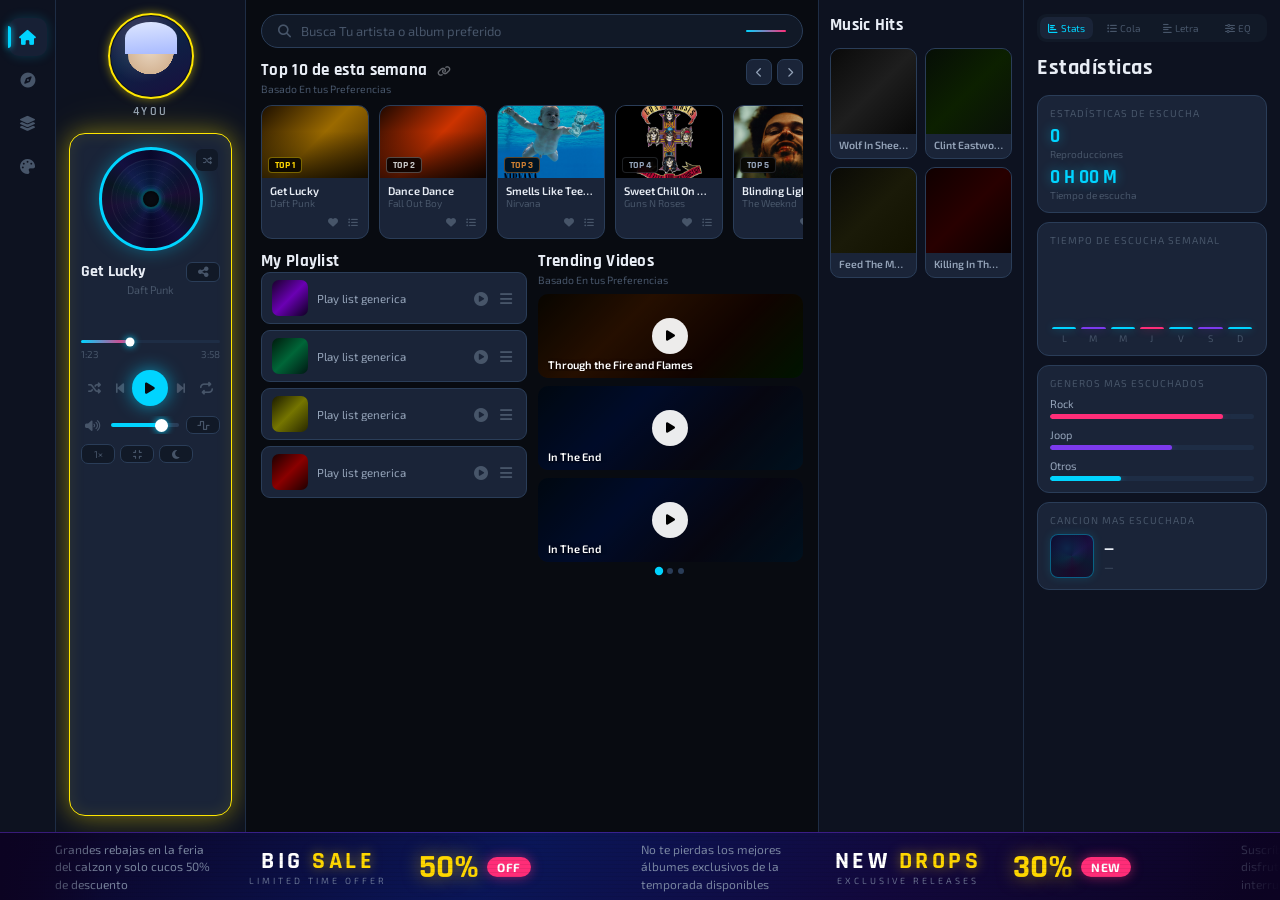
==== index.html @ 4bca73c2 "Mi reproductor de musica" ====
<!DOCTYPE html>
<html lang="es">
<head>
  <meta charset="UTF-8">
  <meta name="viewport" content="width=device-width, initial-scale=1.0">
  <title>4You — Music Dashboard</title>
  <link rel="preconnect" href="https://fonts.googleapis.com">
  <link rel="preconnect" href="https://fonts.gstatic.com" crossorigin>
  <link href="https://fonts.googleapis.com/css2?family=Rajdhani:wght@400;500;600;700&family=Exo+2:wght@300;400;500;600&display=swap" rel="stylesheet">
  <link rel="stylesheet" href="https://cdnjs.cloudflare.com/ajax/libs/font-awesome/6.5.1/css/all.min.css">
  <link rel="stylesheet" href="style.css">
</head>
<body>

<div class="app-shell">

  <!-- ── SIDEBAR NAV ── -->
  <nav class="sidebar-nav">
    <div class="nav-icon active" title="Inicio"     data-view="home"><i class="fas fa-house"></i></div>
    <div class="nav-icon" title="Explorar"           data-view="home"><i class="fas fa-compass"></i></div>
    <div class="nav-icon" title="Biblioteca"         data-view="library"><i class="fas fa-layer-group"></i></div>
    <div class="nav-icon" title="Temas"              data-view="themes"><i class="fas fa-palette"></i></div>
  </nav>

  <!-- ── PLAYER WIDGET ── -->
  <aside class="player-widget">
    <div class="profile-block">
      <div class="avatar-wrap">
        <div class="avatar-ring" id="avatarRing"></div>
        <div class="avatar-img">
        </div>
      </div>
      <span class="username-label">4You</span>
    </div>

    <div class="player-card" id="playerCard">
      <div class="vinyl-wrap">
        <div class="vinyl" id="vinyl">
          <div class="vinyl-grooves"></div>
          <!-- 🖼️ Carátula circular — se llena desde app.js con PLAYER_DEFAULT.img -->
          <img id="vinylArt" class="vinyl-art" src="" alt="album art"
               onerror="this.style.display='none'"
               onload="this.style.display='block'"
               style="display:none">
          <div class="vinyl-hole"></div>
        </div>
        <button class="vinyl-btn" title="Shuffle"><i class="fas fa-shuffle"></i></button>
      </div>

      <div class="player-meta">
        <div class="player-song-row">
          <div class="player-song">Aishite</div>
          <button class="extra-btn share-btn" id="btnShare" title="Compartir canción">
            <i class="fas fa-share-nodes"></i>
          </button>
        </div>
        <div class="player-artist">Ado</div>
      </div>

      <canvas id="visualizerCanvas" class="visualizer-canvas"></canvas>

      <div class="player-progress">
        <div class="progress-track" id="progressTrack">
          <div class="progress-fill" id="progressFill"></div>
          <div class="progress-thumb" id="progressThumb"></div>
        </div>
        <div class="progress-times">
          <span id="currentTime">1:23</span>
          <span id="totalTime">3:58</span>
        </div>
      </div>

      <div class="player-controls">
        <button class="ctrl-btn" id="btnShuffle"><i class="fas fa-shuffle"></i></button>
        <button class="ctrl-btn" id="btnPrev"><i class="fas fa-backward-step"></i></button>
        <button class="ctrl-btn play-btn" id="btnPlay"><i class="fas fa-pause"></i></button>
        <button class="ctrl-btn" id="btnNext"><i class="fas fa-forward-step"></i></button>
        <button class="ctrl-btn" id="btnRepeat"><i class="fas fa-repeat"></i></button>
      </div>

      <div class="volume-row">
        <button class="vol-btn" id="btnMute" title="Silenciar">
          <i class="fas fa-volume-high" id="volIcon"></i>
        </button>
        <input type="range" class="vol-slider" id="volSlider" min="0" max="100" value="80">
        <button class="extra-btn" id="btnCrossfade" title="Crossfade">
          <i class="fas fa-wave-square"></i>
        </button>
      </div>

      <div class="player-extras">
        <button class="extra-btn" id="btnSpeed" title="Velocidad de reproducción">
          <span id="speedLabel">1×</span>
        </button>
        <button class="extra-btn" id="btnMiniPlayer" title="Mini player flotante">
          <i class="fas fa-compress"></i>
        </button>
        <span class="sleep-countdown" id="sleepCountdown" style="display:none">
          <i class="fas fa-moon"></i><span id="sleepTimeLeft"></span>
        </span>
        <div class="sleep-wrap">
          <button class="extra-btn" id="btnSleep" title="Sleep timer">
            <i class="fas fa-moon"></i>
          </button>
          <div class="sleep-popup" id="sleepPopup" style="display:none">
            <button data-mins="15">15 min</button>
            <button data-mins="30">30 min</button>
            <button data-mins="45">45 min</button>
            <button data-mins="60">60 min</button>
            <button data-mins="0"><i class="fas fa-xmark"></i> Apagar</button>
          </div>
        </div>
      </div>
    </div>
  </aside>

  <!-- ── MAIN CONTENT ── -->
  <main class="main-content">

    <!-- Search -->
    <div class="search-bar-wrap home-section">
      <div class="search-bar">
        <i class="fas fa-magnifying-glass"></i>
        <input type="text" placeholder="Busca Tu artista o album preferido" id="searchInput">
        <div class="search-indicator"></div>
      </div>
    </div>

    <!-- Top 10 -->
    <section class="section home-section" style="--delay:0s">
      <div class="section-head">
        <div>
          <h2 class="section-title">Top 10 <span class="rgb-accent">de esta semana</span>
            <i class="fas fa-link link-icon"></i></h2>
          <p class="section-sub">Basado En tus Preferencias</p>
        </div>
        <div class="carousel-controls">
          <button class="c-btn" id="top10Prev"><i class="fas fa-chevron-left"></i></button>
          <button class="c-btn" id="top10Next"><i class="fas fa-chevron-right"></i></button>
        </div>
      </div>
      <div class="top10-viewport">
        <div class="top10-track" id="top10Track"></div>
      </div>
    </section>

    <!-- Playlist + Trending -->
    <div class="dual-grid home-section">
      <section class="section" style="--delay:.08s">
        <h2 class="section-title">My Playlist</h2>
        <div class="playlist-list" id="playlistList"></div>
      </section>

      <section class="section" style="--delay:.14s">
        <h2 class="section-title">Trending Videos</h2>
        <p class="section-sub" style="margin-bottom:8px">Basado En tus Preferencias</p>
        <div class="trending-viewport">
          <div class="trending-track" id="trendingTrack"></div>
        </div>
        <div class="carousel-dots" id="trendingDots"></div>
      </section>
    </div>

    <!-- Biblioteca -->
    <section class="section" id="librarySection" style="display:none">

      <div id="libReconnectBanner" class="lib-reconnect-banner" style="display:none">
        <i class="fas fa-triangle-exclamation"></i>
        <span>Haz clic para reconectar la carpeta de canciones</span>
        <i class="fas fa-chevron-right"></i>
      </div>

      <div class="section-head">
        <div>
          <h2 class="section-title">Biblioteca <span class="rgb-accent">de canciones</span></h2>
          <p class="section-sub" id="libStatus">Conecta tu carpeta para comenzar</p>
        </div>
        <button class="c-btn" id="libRefreshBtn" title="Actualizar biblioteca" style="display:none">
          <i class="fas fa-rotate-right"></i>
        </button>
      </div>

      <div id="libConnectState" class="lib-connect">
        <div class="lib-connect-icon"><i class="fas fa-folder-open"></i></div>
        <p class="lib-connect-text">Selecciona la carpeta raíz <strong>MsuicaPlayer</strong> para cargar todas tus canciones automáticamente. Solo necesitas hacerlo una vez.</p>
        <button class="lib-connect-btn" id="libConnectBtn">
          <i class="fas fa-link"></i> Conectar carpeta
        </button>
      </div>

      <div id="libSongList" style="display:none">
        <div class="lib-search-wrap">
          <i class="fas fa-magnifying-glass"></i>
          <input type="text" id="libSearchInput" placeholder="Buscar en biblioteca…">
          <span class="lib-search-count" id="libSearchCount"></span>
        </div>
        <div class="lib-layout">
          <aside class="lib-sidebar">
            <p class="lib-sidebar-label">Explorar</p>
            <div class="lib-filter-item lib-filter-active" data-filter="all">
              <i class="fas fa-music"></i><span>Todas</span>
            </div>
            <div class="lib-filter-item" data-filter="artists">
              <i class="fas fa-users"></i><span>Artistas</span>
            </div>
            <div class="lib-filter-item" data-filter="recent">
              <i class="fas fa-clock-rotate-left"></i><span>Recientes</span>
            </div>
            <div class="lib-filter-item" data-filter="favorites">
              <i class="fas fa-heart"></i><span>Favoritos</span>
            </div>
            <p class="lib-sidebar-label" style="margin-top:14px">Ordenar</p>
            <div class="lib-filter-item lib-sort-active" data-sort="name">
              <i class="fas fa-arrow-down-a-z"></i><span>A → Z</span>
            </div>
            <div class="lib-filter-item" data-sort="artist">
              <i class="fas fa-user"></i><span>Artista</span>
            </div>
          </aside>
          <div class="lib-main">
            <div class="lib-list" id="libraryList"></div>
          </div>
        </div>
      </div>

    </section>

    <!-- Temas -->
    <section class="section" id="themesSection" style="display:none">
      <div class="section-head">
        <div>
          <h2 class="section-title">Temas <span class="rgb-accent">de color</span></h2>
          <p class="section-sub">Personaliza la apariencia de tu player</p>
        </div>
      </div>

      <div class="themes-container">
        <p class="themes-group-label">Presets</p>
        <div class="themes-presets">
          <button class="theme-preset-btn active" data-theme="cyan">
            <div class="preset-colors">
              <span style="background:#00d4ff"></span>
              <span style="background:#ff2d78"></span>
              <span style="background:#080b11"></span>
            </div>
            <span class="preset-name">Cyber Cyan</span>
            <i class="fas fa-check preset-check"></i>
          </button>
          <button class="theme-preset-btn" data-theme="pink">
            <div class="preset-colors">
              <span style="background:#ff2d78"></span>
              <span style="background:#7c3aed"></span>
              <span style="background:#110810"></span>
            </div>
            <span class="preset-name">Sakura</span>
            <i class="fas fa-check preset-check"></i>
          </button>
          <button class="theme-preset-btn" data-theme="green">
            <div class="preset-colors">
              <span style="background:#00ff99"></span>
              <span style="background:#00d4ff"></span>
              <span style="background:#050e0a"></span>
            </div>
            <span class="preset-name">Matrix</span>
            <i class="fas fa-check preset-check"></i>
          </button>
        </div>

        <p class="themes-group-label" style="margin-top:20px">Personalizar</p>
        <div class="themes-custom-grid">
          <div class="picker-row">
            <label class="picker-label">Acento principal</label>
            <div class="picker-right">
              <input type="color" id="colorAccent" class="color-input" value="#00d4ff">
              <code class="color-hex" id="colorAccentHex">#00d4ff</code>
            </div>
          </div>
          <div class="picker-row">
            <label class="picker-label">Color secundario</label>
            <div class="picker-right">
              <input type="color" id="colorSecondary" class="color-input" value="#ff2d78">
              <code class="color-hex" id="colorSecondaryHex">#ff2d78</code>
            </div>
          </div>
          <div class="picker-row">
            <label class="picker-label">Fondo base</label>
            <div class="picker-right">
              <input type="color" id="colorBg" class="color-input" value="#080b11">
              <code class="color-hex" id="colorBgHex">#080b11</code>
            </div>
          </div>
          <button class="theme-apply-btn" id="themeApplyBtn">
            <i class="fas fa-check"></i> Aplicar tema personalizado
          </button>
        </div>
      </div>
    </section>

  </main>

  <!-- ── MUSIC HITS ── -->
  <section class="hits-panel">
    <h2 class="section-title" style="margin-bottom:12px">Music Hits</h2>
    <div class="hits-grid" id="hitsGrid"></div>
  </section>

  <!-- ── STATS PANEL ── -->
  <aside class="stats-panel">

    <div class="stats-tabs">
      <button class="stats-tab active" data-tab="stats"><i class="fas fa-chart-bar"></i> Stats</button>
      <button class="stats-tab" data-tab="queue"><i class="fas fa-list-ul"></i> Cola</button>
      <button class="stats-tab" data-tab="lyrics"><i class="fas fa-align-left"></i> Letra</button>
      <button class="stats-tab" data-tab="eq"><i class="fas fa-sliders"></i> EQ</button>
    </div>

    <div id="statsTabContent" class="stats-tab-pane">
      <h2 class="stats-heading">Estadísticas</h2>

      <div class="stat-card" style="--cd:.05s">
        <p class="stat-label">estadísticas de escucha</p>
        <div class="stat-col">
          <div>
            <span class="stat-value cyan" id="statTotalPlays">0</span>
            <span class="stat-sub">Reproducciones</span>
          </div>
          <div style="margin-top:6px">
            <span class="stat-value cyan" id="statTotalTime">0 H 00 M</span>
            <span class="stat-sub">Tiempo de escucha</span>
          </div>
        </div>
      </div>

      <div class="stat-card" style="--cd:.12s">
        <p class="stat-label">Tiempo de Escucha Semanal</p>
        <div class="bar-chart" id="barChart"></div>
        <div class="bar-labels">
          <span>L</span><span>M</span><span>M</span><span>J</span><span>V</span><span>S</span><span>D</span>
        </div>
      </div>

      <div class="stat-card" style="--cd:.2s">
        <p class="stat-label">Generos Mas escuchados</p>
        <div id="genreList"></div>
      </div>

      <div class="stat-card most-played" style="--cd:.28s">
        <p class="stat-label">Cancion Mas escuchada</p>
        <div class="most-played-row">
          <div class="most-played-art"></div>
          <div>
            <div class="most-played-name" id="statMostPlayedName">—</div>
            <div class="most-played-artist" id="statMostPlayedArtist">—</div>
          </div>
        </div>
      </div>
    </div>

    <div id="queueTabContent" class="stats-tab-pane" style="display:none">
      <div class="queue-list" id="queueList"></div>
    </div>

    <div id="lyricsTabContent" class="stats-tab-pane" style="display:none">
      <p class="lyrics-status" id="lyricsStatus">Reproduce una canción para ver la letra</p>
      <div class="lyrics-lines" id="lyricsLines"></div>
    </div>

    <div id="eqTabContent" class="stats-tab-pane" style="display:none">
      <div class="eq-presets-row">
        <button class="eq-preset-btn active" data-preset="flat">Flat</button>
        <button class="eq-preset-btn" data-preset="rock">Rock</button>
        <button class="eq-preset-btn" data-preset="pop">Pop</button>
        <button class="eq-preset-btn" data-preset="jazz">Jazz</button>
        <button class="eq-preset-btn" data-preset="bass">Bass+</button>
      </div>
      <div class="eq-bands-wrap">
        <div class="eq-band">
          <span class="eq-db" id="eq0db">0</span>
          <div class="eq-slider-track"><input type="range" class="eq-slider" id="eq0" min="-12" max="12" value="0" step="1"></div>
          <span class="eq-freq">60Hz</span>
        </div>
        <div class="eq-band">
          <span class="eq-db" id="eq1db">0</span>
          <div class="eq-slider-track"><input type="range" class="eq-slider" id="eq1" min="-12" max="12" value="0" step="1"></div>
          <span class="eq-freq">230Hz</span>
        </div>
        <div class="eq-band">
          <span class="eq-db" id="eq2db">0</span>
          <div class="eq-slider-track"><input type="range" class="eq-slider" id="eq2" min="-12" max="12" value="0" step="1"></div>
          <span class="eq-freq">910Hz</span>
        </div>
        <div class="eq-band">
          <span class="eq-db" id="eq3db">0</span>
          <div class="eq-slider-track"><input type="range" class="eq-slider" id="eq3" min="-12" max="12" value="0" step="1"></div>
          <span class="eq-freq">4kHz</span>
        </div>
        <div class="eq-band">
          <span class="eq-db" id="eq4db">0</span>
          <div class="eq-slider-track"><input type="range" class="eq-slider" id="eq4" min="-12" max="12" value="0" step="1"></div>
          <span class="eq-freq">14kHz</span>
        </div>
      </div>
    </div>

  </aside>
</div>

<!-- ── AD BANNER ── -->
<div class="ad-banner">
  <div class="ad-track" id="adTrack"></div>
</div>

<!-- Mini player flotante -->
<div id="miniPlayer" class="mini-player" style="display:none">
  <div class="mini-art">
    <img id="miniArt" src="" alt=""
         onerror="this.style.display='none'"
         onload="this.style.display='block';this.nextElementSibling.style.display='none'"
         style="display:none">
    <i class="fas fa-music mini-art-icon"></i>
  </div>
  <div class="mini-info">
    <div class="mini-title" id="miniTitle">—</div>
    <div class="mini-artist" id="miniArtist">—</div>
    <div class="mini-progress">
      <div class="mini-progress-fill" id="miniProgressFill"></div>
    </div>
  </div>
  <div class="mini-controls">
    <button class="mini-btn" id="miniBtnPrev"><i class="fas fa-backward-step"></i></button>
    <button class="mini-btn mini-btn-play" id="miniBtnPlay"><i class="fas fa-play"></i></button>
    <button class="mini-btn" id="miniBtnNext"><i class="fas fa-forward-step"></i></button>
    <button class="mini-btn mini-btn-close" id="miniBtnClose"><i class="fas fa-xmark"></i></button>
  </div>
</div>

<!-- Toast notification -->
<div id="toast" class="toast" style="display:none"></div>

<!-- Audio oculto — se controla desde app.js -->
<audio id="audioPlayer" preload="metadata"></audio>

<script src="app.js"></script>
</body>
</html>
---- style.css ----
/* ═══════════════════════════════════════════
   VARIABLES
═══════════════════════════════════════════ */
:root {
  --bg0: #080b11;
  --bg1: #0d1220;
  --bg2: #111927;
  --bg3: #172035;
  --card: #1a2438;
  --card-h: #1f2d44;
  --border: #1e2d45;
  --border-bright: #2a3d58;

  --cyan:   #00d4ff;
  --pink:   #ff2d78;
  --violet: #7c3aed;
  --green:  #00ff99;
  --gold:   #ffd700;

  --text0: #e8edf5;
  --text1: #94a3b8;
  --text2: #475569;

  --rgb-dur: 5s;
}

/* ═══════════════════════════════════════════
   RESET
═══════════════════════════════════════════ */
*, *::before, *::after { box-sizing: border-box; margin: 0; padding: 0; }
button { cursor: pointer; background: none; border: none; font-family: inherit; }
html, body { height: 100%; overflow: hidden; }

body {
  font-family: 'Exo 2', sans-serif;
  background: var(--bg0);
  color: var(--text0);
  display: flex;
  flex-direction: column;
}

/* ═══════════════════════════════════════════
   KEYFRAMES
═══════════════════════════════════════════ */
@keyframes rgb-stroke {
  0%   { border-color: #ff0066; }
  14%  { border-color: #ff6600; }
  28%  { border-color: #ffe600; }
  42%  { border-color: #00ff99; }
  57%  { border-color: #00d4ff; }
  71%  { border-color: #9b00ff; }
  85%  { border-color: #ff00aa; }
  100% { border-color: #ff0066; }
}

@keyframes rgb-text {
  0%   { color: #ff0066; }
  20%  { color: #ff8800; }
  40%  { color: #00ff88; }
  60%  { color: #00d4ff; }
  80%  { color: #aa00ff; }
  100% { color: #ff0066; }
}

@keyframes vinyl-spin {
  from { transform: rotate(0deg); }
  to   { transform: rotate(360deg); }
}

@keyframes wave-anim {
  0%, 100% { transform: scaleY(0.25); }
  50%       { transform: scaleY(1); }
}

@keyframes marquee {
  from { transform: translateX(0); }
  to   { transform: translateX(-50%); }
}

@keyframes bar-rise {
  from { transform: scaleY(0); }
  to   { transform: scaleY(1); }
}

@keyframes genre-fill {
  from { transform: scaleX(0); }
  to   { transform: scaleX(1); }
}

@keyframes fade-up {
  from { opacity: 0; transform: translateY(14px); }
  to   { opacity: 1; transform: translateY(0); }
}

@keyframes slide-right {
  from { opacity: 0; transform: translateX(-14px); }
  to   { opacity: 1; transform: translateX(0); }
}

@keyframes pulse-ring {
  0%, 100% { transform: scale(1); }
  50%       { transform: scale(1.05); }
}

@keyframes search-pulse {
  0%, 100% { opacity: .4; transform: scaleX(.6); }
  50%       { opacity: 1;  transform: scaleX(1); }
}

@keyframes scanlines {
  from { background-position: 0 0; }
  to   { background-position: 0 8px; }
}

/* ═══════════════════════════════════════════
   LAYOUT — MAIN SHELL
═══════════════════════════════════════════ */
.app-shell {
  display: grid;
  grid-template-columns: 56px 190px 1fr 206px 256px;
  flex: 1;
  overflow: hidden;
  min-height: 0;
}

/* ═══════════════════════════════════════════
   SIDEBAR NAV
═══════════════════════════════════════════ */
.sidebar-nav {
  background: var(--bg1);
  border-right: 1px solid var(--border);
  display: flex;
  flex-direction: column;
  align-items: center;
  padding: 18px 0;
  gap: 5px;
}

.nav-icon {
  width: 38px; height: 38px;
  display: flex; align-items: center; justify-content: center;
  border-radius: 10px;
  color: var(--text2);
  font-size: 15px;
  cursor: pointer;
  transition: color .2s, background .2s, box-shadow .2s;
  position: relative;
}

.nav-icon::after {
  content: '';
  position: absolute;
  left: -1px; top: 50%;
  transform: translateY(-50%);
  width: 3px; height: 0;
  background: var(--cyan);
  border-radius: 0 3px 3px 0;
  transition: height .25s;
  box-shadow: 0 0 6px var(--cyan);
}

.nav-icon.active, .nav-icon:hover {
  background: var(--bg3);
  color: var(--cyan);
  box-shadow: 0 0 12px rgba(0,212,255,.2);
}

.nav-icon.active::after { height: 22px; }

/* ═══════════════════════════════════════════
   PLAYER WIDGET
═══════════════════════════════════════════ */
.player-widget {
  background: var(--bg1);
  border-right: 1px solid var(--border);
  padding: 16px 13px;
  display: flex;
  flex-direction: column;
  gap: 14px;
  overflow: hidden;
}

/* Profile */
.profile-block {
  display: flex; flex-direction: column;
  align-items: center; gap: 8px;
}

.avatar-wrap {
  position: relative; width: 80px; height: 80px;
}

.avatar-ring {
  position: absolute; inset: -3px;
  border-radius: 50%;
  border: 2.5px solid var(--cyan);
  animation: rgb-stroke var(--rgb-dur) linear infinite,
             pulse-ring 3.5s ease-in-out infinite;
  pointer-events: none;
}

.avatar-img {
  width: 80px; height: 80px;
  border-radius: 50%;
  background:
    radial-gradient(ellipse at 38% 28%, rgba(255,255,255,.18) 0%, transparent 55%),
    linear-gradient(155deg, #1c1a42 0%, #0d2245 45%, #1a0e3e 100%);
  overflow: hidden;
  position: relative;
}

/* Anime silhouette via CSS */
.avatar-img::before {
  content: '';
  position: absolute;
  width: 46px; height: 46px;
  background: radial-gradient(circle at 48% 40%, #e8d5bf 0%, #d4b494 65%, transparent 66%);
  border-radius: 50%;
  top: 16px; left: 17px;
}
.avatar-img::after {
  content: '';
  position: absolute;
  width: 52px; height: 32px;
  background: linear-gradient(175deg, #dde6ff 0%, #a8baff 100%);
  border-radius: 50% 50% 0 0;
  top: 6px; left: 14px;
}

.username-label {
  font-family: 'Rajdhani', sans-serif;
  font-size: 12px; font-weight: 600;
  color: var(--text1);
  letter-spacing: 2.5px; text-transform: uppercase;
}

/* Player Card */
.player-card {
  background: var(--card);
  border-radius: 16px;
  padding: 13px 11px;
  border: 1px solid var(--border-bright);
  display: flex; flex-direction: column; gap: 10px;
  flex: 1;
  min-width: 0; width: 100%;        /* evita desbordamientos */
  overflow: visible;                 /* permite sleep-popup */
  transition: border-color .7s, box-shadow .7s;
}

/* Vinyl */
.vinyl-wrap {
  display: flex; justify-content: center;
  position: relative;
}

.vinyl {
  width: 104px; height: 104px;
  border-radius: 50%;
  animation: vinyl-spin 8s linear infinite;
  position: relative;
  flex-shrink: 0;
}

.vinyl::before {
  content: '';
  position: absolute; inset: 0;
  border-radius: 50%;
  background:
    conic-gradient(
      from 0deg,
      #09082a 0deg,   #14123d 25deg,
      #0d1230 50deg,  #1a0d32 80deg,
      #091520 110deg, #141040 140deg,
      #09082a 180deg, #14123d 205deg,
      #0d1230 230deg, #1a0d32 260deg,
      #091520 290deg, #141040 320deg,
      #09082a 360deg
    );
  border: 3px solid var(--cyan);
  animation: rgb-stroke var(--rgb-dur) linear infinite;
  box-shadow: 0 0 18px rgba(0,212,255,.35);
}

.vinyl-grooves {
  position: absolute; inset: 12px;
  border-radius: 50%;
  background:
    radial-gradient(circle at 38% 32%, rgba(0,212,255,.1) 0%, transparent 55%),
    repeating-radial-gradient(
      circle at 50% 50%,
      transparent 0px, transparent 6px,
      rgba(255,255,255,.025) 6px, rgba(255,255,255,.025) 7px
    );
  border: 1px solid rgba(255,255,255,.06);
}

.vinyl-hole {
  position: absolute;
  width: 20px; height: 20px;
  background: var(--bg0);
  border-radius: 50%;
  top: 50%; left: 50%;
  transform: translate(-50%, -50%);
  border: 2px solid rgba(0,212,255,.3);
  z-index: 2;
  box-shadow: 0 0 6px rgba(0,212,255,.4), inset 0 0 4px rgba(0,0,0,.8);
}

.vinyl-btn {
  position: absolute; top: 2px; right: 2px;
  width: 22px; height: 22px;
  border-radius: 6px;
  background: var(--bg2); color: var(--text2);
  font-size: 9px;
  display: flex; align-items: center; justify-content: center;
  transition: color .2s, background .2s;
}
.vinyl-btn:hover { color: var(--cyan); background: var(--bg3); }

/* Player Meta */
.player-meta { text-align: center; }
.player-song {
  font-family: 'Rajdhani', sans-serif;
  font-size: 16px; font-weight: 700;
  color: var(--text0);
}
.player-artist { font-size: 11px; color: var(--text2); margin-top: 1px; }

/* Waveform */
.waveform {
  display: flex; align-items: center;
  justify-content: center; gap: 2.5px;
  height: 22px;
}
.wave-bar {
  width: 2.5px;
  background: var(--cyan);
  border-radius: 2px;
  transform-origin: center;
  animation: wave-anim .7s ease-in-out infinite;
  opacity: .7;
}

/* Progress */
.player-progress { display: flex; flex-direction: column; gap: 5px; }
.progress-track {
  height: 3px; background: var(--border);
  border-radius: 2px; position: relative; cursor: pointer;
}
.progress-fill {
  height: 100%; width: 35%;
  background: linear-gradient(90deg, var(--cyan), var(--pink));
  border-radius: 2px;
  transition: width .1s linear;
}
.progress-thumb {
  position: absolute; top: 50%; left: 35%;
  transform: translate(-50%, -50%);
  width: 9px; height: 9px;
  background: #fff; border-radius: 50%;
  box-shadow: 0 0 7px var(--cyan);
  transition: left .1s linear;
  pointer-events: none;
}
.progress-times {
  display: flex; justify-content: space-between;
  font-size: 10px; color: var(--text2);
}

/* Controls */
.player-controls {
  display: flex; align-items: center;
  justify-content: space-around;
}
.ctrl-btn {
  color: var(--text2); font-size: 13px;
  padding: 4px 6px; border-radius: 7px;
  transition: color .2s, background .2s;
}
.ctrl-btn:hover { color: var(--cyan); background: rgba(0,212,255,.08); }
.ctrl-btn.ctrl-active { color: var(--cyan); text-shadow: 0 0 8px rgba(0,212,255,.7); }
.play-btn {
  width: 36px; height: 36px;
  border-radius: 50% !important;
  background: var(--cyan) !important;
  color: var(--bg0) !important;
  font-size: 13px;
  display: flex; align-items: center; justify-content: center;
  box-shadow: 0 0 18px rgba(0,212,255,.65);
  transition: box-shadow .2s, transform .15s !important;
}
.play-btn:hover {
  box-shadow: 0 0 28px rgba(0,212,255,.9);
  transform: scale(1.08) !important;
}

/* ═══════════════════════════════════════════
   MAIN CONTENT
═══════════════════════════════════════════ */
.main-content {
  background: var(--bg0);
  padding: 14px 15px;
  display: flex; flex-direction: column;
  gap: 11px; overflow: hidden; min-height: 0;
}

/* Search */
.search-bar-wrap { flex-shrink: 0; }
.search-bar {
  display: flex; align-items: center; gap: 10px;
  background: var(--bg2);
  border: 1px solid var(--border-bright);
  border-radius: 22px; padding: 8px 16px;
  transition: border-color .25s, box-shadow .25s;
  position: relative;
}
.search-bar:focus-within {
  border-color: var(--cyan);
  box-shadow: 0 0 0 2px rgba(0,212,255,.12), 0 0 14px rgba(0,212,255,.1);
}
.search-bar i { color: var(--text2); font-size: 13px; flex-shrink: 0; }
.search-bar input {
  background: none; border: none; outline: none;
  color: var(--text0);
  font-family: 'Exo 2', sans-serif; font-size: 13px;
  width: 100%;
}
.search-bar input::placeholder { color: var(--text2); }
.search-indicator {
  width: 40px; height: 2px;
  background: linear-gradient(90deg, var(--cyan), var(--pink));
  border-radius: 1px; flex-shrink: 0;
  animation: search-pulse 2s ease-in-out infinite;
}

/* Sections */
.section {
  flex-shrink: 0;
  animation: fade-up .45s ease var(--delay, 0s) both;
}
.section-head {
  display: flex; align-items: flex-start;
  justify-content: space-between; margin-bottom: 10px;
}
.section-title {
  font-family: 'Rajdhani', sans-serif;
  font-size: 17px; font-weight: 700;
  color: var(--text0); letter-spacing: .3px;
}
.link-icon { font-size: 11px; opacity: .4; margin-left: 5px; }
.section-sub { font-size: 10.5px; color: var(--text2); margin-top: 2px; }
.rgb-accent { animation: rgb-text var(--rgb-dur) linear infinite; }

/* Carousel nav buttons */
.carousel-controls { display: flex; gap: 5px; }
.c-btn {
  width: 26px; height: 26px;
  border-radius: 7px;
  background: var(--card); border: 1px solid var(--border-bright);
  color: var(--text1); font-size: 10px;
  display: flex; align-items: center; justify-content: center;
  transition: border-color .2s, color .2s, box-shadow .2s;
}
.c-btn:hover {
  border-color: var(--cyan); color: var(--cyan);
  box-shadow: 0 0 8px rgba(0,212,255,.3);
}

/* ── Top 10 carousel ── */
.top10-viewport { overflow: hidden; }
.top10-track {
  display: flex; gap: 10px;
  transition: transform .42s cubic-bezier(.25,.46,.45,.94);
}
.t10-card {
  flex: 0 0 108px;
  background: var(--card); border-radius: 11px;
  border: 1px solid var(--border-bright);
  overflow: hidden; cursor: pointer;
  transition: transform .25s, border-color .25s, box-shadow .25s;
  animation: fade-up .4s ease both;
}
.t10-card:hover {
  transform: translateY(-4px);
  border-color: var(--cyan);
  box-shadow: 0 8px 22px rgba(0,212,255,.2);
}
.t10-art {
  width: 100%; height: 72px;
  position: relative; overflow: hidden;
}
.t10-art::after {
  content: '';
  position: absolute; inset: 0;
  background: linear-gradient(to bottom, transparent 35%, rgba(0,0,0,.65) 100%);
}
.t10-rank {
  position: absolute; bottom: 5px; left: 6px; z-index: 1;
  font-family: 'Rajdhani', sans-serif;
  font-size: 10px; font-weight: 700;
  padding: 1px 6px; border-radius: 4px;
  background: rgba(0,0,0,.8); backdrop-filter: blur(4px);
}
.rank-gold   { color: #ffd700; border: 1px solid rgba(255,215,0,.45); }
.rank-silver { color: #c8c8c8; border: 1px solid rgba(200,200,200,.35); }
.rank-bronze { color: #cd7f32; border: 1px solid rgba(205,127,50,.45); }
.rank-plain  { color: #94a3b8; border: 1px solid rgba(148,163,184,.2); }
.t10-info { padding: 6px 8px 3px; }
.t10-name {
  font-size: 11px; font-weight: 600; color: var(--text0);
  white-space: nowrap; overflow: hidden; text-overflow: ellipsis;
}
.t10-artist { font-size: 10px; color: var(--text2); }
.t10-actions {
  display: flex; justify-content: flex-end; gap: 2px;
  padding: 2px 6px 6px;
}
.t10-actions button {
  color: var(--text2); font-size: 10px;
  padding: 2px 4px; border-radius: 4px;
  transition: color .2s, background .2s;
}
.t10-actions button:hover { color: var(--pink); background: rgba(255,45,120,.1); }

/* ── Dual grid ── */
.dual-grid {
  display: grid; grid-template-columns: 1fr 1fr;
  gap: 11px; flex: 1; min-height: 0; overflow: hidden;
}

/* ── Playlist ── */
.playlist-list { display: flex; flex-direction: column; gap: 6px; }
.pl-item {
  display: flex; align-items: center; gap: 9px;
  background: var(--card); border-radius: 9px;
  padding: 7px 10px; border: 1px solid var(--border-bright);
  cursor: pointer;
  transition: transform .22s, border-color .22s, box-shadow .22s;
  animation: slide-right .4s ease both;
}
.pl-item:hover {
  transform: translateX(5px);
  border-color: rgba(0,212,255,.4);
  box-shadow: 0 2px 12px rgba(0,212,255,.1);
}
.pl-art { width: 36px; height: 36px; border-radius: 7px; flex-shrink: 0; }
.pl-name {
  flex: 1; font-size: 11.5px; color: var(--text1);
  white-space: nowrap; overflow: hidden; text-overflow: ellipsis;
}
.pl-btns { display: flex; gap: 4px; }
.pl-btns button {
  color: var(--text2); font-size: 14px;
  padding: 2px 4px; border-radius: 5px;
  transition: color .2s, background .2s;
}
.pl-btns button:hover { color: var(--cyan); background: rgba(0,212,255,.08); }

/* ── Trending ── */
.trending-viewport {
  overflow: hidden; position: relative;
}
.trending-track {
  display: flex; flex-direction: column; gap: 8px;
  transition: transform .42s cubic-bezier(.25,.46,.45,.94);
}
.tr-item {
  position: relative; border-radius: 10px;
  overflow: hidden; height: 84px; cursor: pointer; flex-shrink: 0;
}
.tr-thumb { width: 100%; height: 100%; }
.tr-overlay {
  position: absolute; inset: 0;
  background: rgba(0,0,0,.38);
  display: flex; align-items: center; justify-content: center;
  transition: background .25s;
}
.tr-item:hover .tr-overlay { background: rgba(0,0,0,.15); }
.play-circle {
  width: 36px; height: 36px;
  background: rgba(255,255,255,.92); border-radius: 50%;
  display: flex; align-items: center; justify-content: center;
  color: #000; font-size: 12px;
  transition: transform .2s, box-shadow .2s;
}
.tr-item:hover .play-circle {
  transform: scale(1.12);
  box-shadow: 0 0 18px rgba(255,255,255,.6);
}
.tr-label {
  position: absolute; bottom: 7px; left: 10px; right: 10px;
  font-size: 11px; font-weight: 600; color: #fff;
  text-shadow: 0 1px 5px rgba(0,0,0,.95);
  white-space: nowrap; overflow: hidden; text-overflow: ellipsis;
}
.carousel-dots {
  display: flex; gap: 5px;
  justify-content: center; margin-top: 6px;
}
.dot {
  width: 6px; height: 6px;
  border-radius: 50%; background: var(--border-bright);
  cursor: pointer; transition: background .2s, transform .2s;
}
.dot.active { background: var(--cyan); transform: scale(1.4); }

/* ═══════════════════════════════════════════
   MUSIC HITS PANEL
═══════════════════════════════════════════ */
.hits-panel {
  background: var(--bg1);
  border-left: 1px solid var(--border);
  border-right: 1px solid var(--border);
  padding: 14px 11px;
  overflow: hidden;
  display: flex; flex-direction: column;
}
.hits-grid {
  display: grid; grid-template-columns: 1fr 1fr;
  gap: 8px; flex: 1; align-content: start;
}
.hit-card {
  background: var(--card); border-radius: 10px;
  overflow: hidden; border: 1px solid var(--border-bright);
  cursor: pointer;
  transition: transform .25s, border-color .25s, box-shadow .25s;
}
.hit-card:hover {
  transform: scale(1.04);
  border-color: var(--pink);
  box-shadow: 0 6px 20px rgba(255,45,120,.25);
}
.hit-art { width: 100%; aspect-ratio: 1; display: block; }
.hit-info { padding: 5px 8px 7px; }
.hit-name {
  font-size: 10.5px; font-weight: 600; color: var(--text1);
  white-space: nowrap; overflow: hidden; text-overflow: ellipsis;
}

/* ═══════════════════════════════════════════
   STATS PANEL
═══════════════════════════════════════════ */
.stats-panel {
  background: var(--bg1);
  padding: 14px 13px;
  overflow-y: auto;
  scrollbar-width: thin;
  scrollbar-color: var(--border-bright) transparent;
}
.stats-heading {
  font-family: 'Rajdhani', sans-serif;
  font-size: 22px; font-weight: 700;
  color: var(--text0); letter-spacing: .5px;
  margin-bottom: 13px;
}
.stat-card {
  background: var(--card); border-radius: 12px;
  padding: 11px 12px; margin-bottom: 9px;
  border: 1px solid var(--border-bright);
  animation: fade-up .45s ease var(--cd, 0s) both;
}
.stat-label {
  font-size: 10px; color: var(--text2);
  margin-bottom: 8px; text-transform: uppercase; letter-spacing: 1px;
}
.stat-col { display: flex; flex-direction: column; gap: 2px; }
.stat-value {
  font-family: 'Rajdhani', sans-serif;
  font-size: 19px; font-weight: 700;
  display: block; line-height: 1.1;
}
.stat-value.cyan {
  color: var(--cyan);
  text-shadow: 0 0 12px rgba(0,212,255,.45);
}
.stat-sub { font-size: 10px; color: var(--text2); display: block; }

/* Bar Chart */
.bar-chart {
  display: flex; align-items: flex-end; gap: 5px;
  height: 75px; padding: 0 2px;
}
.bc-bar {
  flex: 1; border-radius: 3px 3px 0 0;
  transform-origin: bottom;
  animation: bar-rise .85s cubic-bezier(.34,1.56,.64,1) both;
  cursor: pointer; transition: opacity .2s, filter .2s;
}
.bc-bar:hover { opacity: .75; filter: brightness(1.3); }
.bar-labels {
  display: flex; gap: 5px; padding: 4px 2px 0;
}
.bar-labels span {
  flex: 1; text-align: center;
  font-size: 9.5px; color: var(--text2);
}

/* Genre bars */
.genre-row { margin-bottom: 9px; }
.genre-row:last-child { margin-bottom: 0; }
.genre-label { font-size: 11px; color: var(--text1); margin-bottom: 4px; }
.genre-track {
  height: 5px; background: var(--border);
  border-radius: 3px; overflow: hidden;
}
.genre-fill {
  height: 100%; border-radius: 3px;
  transform-origin: left;
  animation: genre-fill 1.1s cubic-bezier(.34,1.56,.64,1) both;
}

/* Most played */
.most-played-row { display: flex; align-items: center; gap: 10px; }
.most-played-art {
  width: 44px; height: 44px;
  border-radius: 8px; flex-shrink: 0;
  background:
    radial-gradient(circle at 38% 32%, rgba(0,212,255,.14) 0%, transparent 55%),
    conic-gradient(
      from 0deg,
      #10082c 0deg,  #1a1040 55deg,
      #0d1830 110deg, #1a0a2a 180deg,
      #0d1830 250deg, #10082c 300deg,
      #10082c 360deg
    );
  border: 1px solid rgba(0,212,255,.4);
  box-shadow: 0 0 10px rgba(0,212,255,.15);
}
.most-played-name {
  font-family: 'Rajdhani', sans-serif;
  font-size: 16px; font-weight: 700; color: var(--text0);
}
.most-played-artist { font-size: 11px; color: var(--text2); }

/* ═══════════════════════════════════════════
   AD BANNER
═══════════════════════════════════════════ */
.ad-banner {
  height: 68px; flex-shrink: 0;
  background: linear-gradient(135deg, #0c0322 0%, #0a1658 40%, #12083c 70%, #0c0322 100%);
  border-top: 1px solid rgba(124,58,237,.4);
  overflow: hidden; position: relative;
}

/* Scanline overlay */
.ad-banner::before {
  content: '';
  position: absolute; inset: 0;
  background: repeating-linear-gradient(
    transparent 0px, transparent 3px,
    rgba(0,0,0,.07) 3px, rgba(0,0,0,.07) 4px
  );
  pointer-events: none; z-index: 2;
}

/* Side fade masks */
.ad-banner::after {
  content: '';
  position: absolute; inset: 0;
  background:
    linear-gradient(90deg, #0c0322 0%, transparent 8%, transparent 92%, #0c0322 100%);
  pointer-events: none; z-index: 3;
}

.ad-track {
  display: flex; width: max-content; height: 68px;
  align-items: center;
  animation: marquee 24s linear infinite;
  position: relative; z-index: 1;
}

.ad-item {
  display: flex; align-items: center; gap: 32px;
  padding: 0 55px; height: 68px;
  min-width: 460px; flex-shrink: 0;
}

.ad-left-text {
  font-size: 12px; color: rgba(148,163,184,.8);
  max-width: 162px; line-height: 1.45;
}

.ad-center { text-align: center; }
.ad-big-title {
  font-family: 'Rajdhani', sans-serif;
  font-size: 24px; font-weight: 700;
  color: #fff; letter-spacing: 3.5px; line-height: 1;
}
.ad-big-title em {
  font-style: normal; color: var(--gold);
  filter: drop-shadow(0 0 6px rgba(255,215,0,.5));
}
.ad-sub {
  font-size: 9px; color: rgba(148,163,184,.65);
  letter-spacing: 3px; text-transform: uppercase;
  margin-top: 2px;
}

.ad-right { display: flex; align-items: center; gap: 8px; }
.ad-pct {
  font-family: 'Rajdhani', sans-serif;
  font-size: 34px; font-weight: 700;
  color: var(--gold); line-height: 1;
  text-shadow: 0 0 18px rgba(255,215,0,.55);
}
.ad-badge {
  background: var(--pink); color: #fff;
  padding: 3px 10px; border-radius: 20px;
  font-size: 12px; font-weight: 700; letter-spacing: .5px;
  box-shadow: 0 0 12px rgba(255,45,120,.55);
}

/* ═══════════════════════════════════════════
   IMÁGENES DE PORTADA
═══════════════════════════════════════════ */

/* Cubre el contenedor padre — funciona en t10-art, hit-art, tr-thumb */
.art-cover {
  position: absolute;
  inset: 0;
  width: 100%; height: 100%;
  object-fit: cover;
  border-radius: inherit;
  z-index: 1;
}

/* Para pl-art (playlist) que tiene border-radius fijo */
.art-cover-rounded {
  position: absolute;
  inset: 0;
  width: 100%; height: 100%;
  object-fit: cover;
  border-radius: 7px;
  z-index: 1;
}

/* Carátula circular dentro del vinilo */
.vinyl-art {
  position: absolute;
  width: 62px; height: 62px;
  border-radius: 50%;
  top: 50%; left: 50%;
  transform: translate(-50%, -50%);
  object-fit: cover;
  z-index: 1;
  border: 2px solid rgba(255,255,255,.12);
  box-shadow: 0 0 10px rgba(0,0,0,.6);
  pointer-events: none;
}

/* Asegura position:relative en contenedores que usan art-cover */
.t10-art, .hit-art, .tr-thumb, .pl-art { position: relative; }

/* ═══════════════════════════════════════════
   SCROLLBAR
═══════════════════════════════════════════ */
::-webkit-scrollbar { width: 4px; }
::-webkit-scrollbar-track { background: transparent; }
::-webkit-scrollbar-thumb { background: var(--border-bright); border-radius: 2px; }
::-webkit-scrollbar-thumb:hover { background: var(--text2); }

/* ═══════════════════════════════════════════
   BIBLIOTECA
═══════════════════════════════════════════ */
.lib-connect {
  display: flex; flex-direction: column; align-items: center;
  gap: 16px; padding: 40px 16px; text-align: center;
}
.lib-connect-icon { font-size: 44px; color: var(--cyan); opacity: .35; }
.lib-connect-text { color: var(--text2); font-size: 12px; max-width: 280px; line-height: 1.6; }
.lib-connect-btn {
  background: linear-gradient(135deg, rgba(0,212,255,.12), rgba(124,58,237,.12));
  border: 1px solid rgba(0,212,255,.3); color: var(--cyan);
  padding: 10px 24px; border-radius: 10px;
  font-family: var(--font1); font-size: 13px; cursor: pointer;
  transition: background .2s, box-shadow .2s;
}
.lib-connect-btn:hover {
  background: linear-gradient(135deg, rgba(0,212,255,.22), rgba(124,58,237,.22));
  box-shadow: 0 0 18px rgba(0,212,255,.28);
}
.lib-reconnect-banner {
  display: none; align-items: center; gap: 10px;
  padding: 10px 14px; border-radius: 8px; margin-bottom: 12px;
  background: rgba(255,180,0,.07); border: 1px solid rgba(255,180,0,.22);
  cursor: pointer; transition: background .18s;
}
.lib-reconnect-banner:hover { background: rgba(255,180,0,.14); }
.lib-reconnect-banner i { color: #ffb400; }
.lib-reconnect-banner span { color: var(--text2); font-size: 12px; flex: 1; }
.lib-list { display: flex; flex-direction: column; gap: 4px; }
.lib-item {
  display: grid; grid-template-columns: 44px 1fr 32px;
  align-items: center; gap: 10px;
  padding: 7px 10px; border-radius: 8px;
  background: rgba(255,255,255,.03); border: 1px solid transparent;
  transition: background .15s, border-color .15s; cursor: pointer;
}
.lib-item:hover { background: rgba(0,212,255,.06); border-color: rgba(0,212,255,.12); }
.lib-item.lib-playing {
  background: rgba(0,212,255,.1); border-color: rgba(0,212,255,.25);
}
.lib-art {
  width: 44px; height: 44px; border-radius: 7px; overflow: hidden;
  flex-shrink: 0; display: flex; align-items: center; justify-content: center;
  font-size: 16px; color: rgba(255,255,255,.18);
}
.lib-art img { width: 100%; height: 100%; object-fit: cover; display: block; }
.lib-info { min-width: 0; }
.lib-title  { font-size: 12px; font-weight: 600; color: var(--text1); white-space: nowrap; overflow: hidden; text-overflow: ellipsis; }
.lib-artist { font-size: 11px; color: var(--text2); margin-top: 2px; }
.lib-playing .lib-title { color: var(--cyan); }
.lib-play-btn {
  width: 28px; height: 28px; border-radius: 50%;
  background: rgba(0,212,255,.1); border: 1px solid rgba(0,212,255,.2);
  color: var(--cyan); font-size: 10px;
  display: flex; align-items: center; justify-content: center;
  opacity: 0; transition: opacity .15s, background .15s; cursor: pointer;
}
.lib-item:hover .lib-play-btn,
.lib-item.lib-playing .lib-play-btn { opacity: 1; }
.lib-item.lib-playing .lib-play-btn { background: var(--cyan); color: var(--bg0); }

/* ── Library sidebar layout ── */
#librarySection {
  flex: 1;
  min-height: 0;
  display: flex;
  flex-direction: column;
  overflow: hidden;
}

#libSongList {
  flex: 1;
  min-height: 0;
  overflow: hidden;
}

.lib-layout {
  display: flex;
  gap: 10px;
  height: 100%;
  min-height: 0;
  overflow: hidden;
}

.lib-sidebar {
  width: 138px;
  flex-shrink: 0;
  background: var(--bg1);
  border: 1px solid var(--border);
  border-radius: 12px;
  padding: 10px 7px;
  display: flex;
  flex-direction: column;
  gap: 1px;
  overflow-y: auto;
  scrollbar-width: thin;
  scrollbar-color: var(--border-bright) transparent;
}

.lib-sidebar-label {
  font-size: 9px;
  color: var(--text2);
  text-transform: uppercase;
  letter-spacing: 1.4px;
  padding: 4px 9px 5px;
}

.lib-filter-item {
  display: flex;
  align-items: center;
  gap: 8px;
  padding: 7px 10px;
  border-radius: 8px;
  font-size: 12px;
  color: var(--text1);
  cursor: pointer;
  border: 1px solid transparent;
  transition: background .15s, color .15s, border-color .15s;
}

.lib-filter-item:hover {
  background: var(--bg3);
  color: var(--text0);
}

.lib-filter-item i {
  width: 13px;
  text-align: center;
  font-size: 11px;
  flex-shrink: 0;
}

.lib-filter-item.lib-filter-active {
  background: rgba(0,212,255,.1);
  color: var(--cyan);
  border-color: rgba(0,212,255,.18);
}

.lib-filter-item.lib-sort-active {
  background: rgba(124,58,237,.1);
  color: var(--violet);
  border-color: rgba(124,58,237,.18);
}

.lib-main {
  flex: 1;
  overflow-y: auto;
  min-width: 0;
  scrollbar-width: thin;
  scrollbar-color: var(--border-bright) transparent;
}

.lib-artist-header {
  display: flex;
  align-items: center;
  gap: 8px;
  padding: 10px 10px 6px;
  font-family: 'Rajdhani', sans-serif;
  font-size: 13px;
  font-weight: 700;
  color: var(--cyan);
  letter-spacing: .3px;
  border-bottom: 1px solid var(--border);
  margin-bottom: 2px;
  position: sticky;
  top: 0;
  background: var(--bg0);
  z-index: 1;
}

.lib-empty {
  text-align: center;
  color: var(--text2);
  font-size: 12px;
  padding: 40px 16px;
  line-height: 2;
}

/* ── lib-item: updated grid for fav + play buttons ── */
.lib-item { grid-template-columns: 44px 1fr auto; }
.lib-item-btns { display: flex; align-items: center; gap: 2px; }
.lib-fav-btn {
  width: 26px; height: 26px; border-radius: 50%;
  background: transparent; color: var(--text2); font-size: 11px;
  display: flex; align-items: center; justify-content: center;
  opacity: 0; transition: opacity .15s, color .15s; cursor: pointer;
}
.lib-item:hover .lib-fav-btn { opacity: 1; }
.lib-fav-btn.fav-active { opacity: 1 !important; color: var(--pink); text-shadow: 0 0 8px rgba(255,45,120,.6); }

/* ═══════════════════════════════════════════
   VISUALIZADOR DE AUDIO
═══════════════════════════════════════════ */
.visualizer-canvas {
  width: 100%; height: 24px;
  display: block; border-radius: 3px;
}

/* ═══════════════════════════════════════════
   STATS TABS
═══════════════════════════════════════════ */
.stats-tabs {
  display: flex; gap: 4px;
  background: var(--bg2); border-radius: 9px;
  padding: 3px; margin-bottom: 12px; flex-shrink: 0;
}
.stats-tab {
  flex: 1; padding: 5px 8px; border-radius: 7px;
  font-size: 11px; color: var(--text2);
  font-family: 'Exo 2', sans-serif;
  transition: background .15s, color .15s;
  display: flex; align-items: center; justify-content: center; gap: 5px;
}
.stats-tab.active { background: var(--card); color: var(--cyan); }
.stats-tab-pane { flex: 1; overflow-y: auto; min-height: 0; }

/* ═══════════════════════════════════════════
   COLA DE REPRODUCCIÓN
═══════════════════════════════════════════ */
.queue-now-label {
  font-size: 9px; color: var(--text2);
  text-transform: uppercase; letter-spacing: 1.4px;
  padding: 2px 8px 6px;
}
.queue-next-label {
  font-size: 9px; color: var(--text2);
  text-transform: uppercase; letter-spacing: 1.4px;
  padding: 10px 8px 5px;
  border-top: 1px solid var(--border);
  margin-top: 6px;
}
.queue-item {
  display: grid; grid-template-columns: 18px 32px 1fr 22px;
  align-items: center; gap: 7px;
  padding: 5px 8px; border-radius: 7px;
  background: rgba(255,255,255,.02); border: 1px solid transparent;
  transition: background .15s, border-color .15s; cursor: default;
}
.queue-item.queue-current {
  background: rgba(0,212,255,.07);
  border-color: rgba(0,212,255,.18);
}
.queue-item:not(.queue-current):hover {
  background: rgba(0,212,255,.05);
  border-color: rgba(0,212,255,.1);
}
.queue-pos {
  font-size: 10px; color: var(--text2);
  text-align: center; font-family: 'Rajdhani', sans-serif;
}
.queue-art {
  width: 32px; height: 32px; border-radius: 5px; overflow: hidden;
  background: linear-gradient(135deg,#0a0a1a,#1a1a3a);
  display: flex; align-items: center; justify-content: center;
  font-size: 11px; color: rgba(255,255,255,.2); flex-shrink: 0;
}
.queue-art img { width: 100%; height: 100%; object-fit: cover; }
.queue-info { min-width: 0; }
.queue-name {
  font-size: 11px; font-weight: 600; color: var(--text1);
  white-space: nowrap; overflow: hidden; text-overflow: ellipsis;
}
.queue-artist { font-size: 10px; color: var(--text2); }
.queue-play-btn {
  width: 22px; height: 22px; border-radius: 50%;
  background: rgba(0,212,255,.1); color: var(--cyan); font-size: 8px;
  display: flex; align-items: center; justify-content: center;
  opacity: 0; transition: opacity .15s; cursor: pointer;
}
.queue-item:not(.queue-current):hover .queue-play-btn { opacity: 1; }
.queue-empty {
  text-align: center; color: var(--text2);
  font-size: 12px; padding: 30px 8px; line-height: 2;
}

/* stats panel — flex column, panes scroll independently */
.stats-panel { display: flex; flex-direction: column; overflow: hidden; }

/* ═══════════════════════════════════════════
   LETRAS / LYRICS
═══════════════════════════════════════════ */
.lyrics-status {
  text-align: center; color: var(--text2);
  font-size: 12px; padding: 28px 8px; line-height: 1.8;
}
.lyrics-lines { display: flex; flex-direction: column; padding: 4px 0 12px; }
.lyric-line {
  font-size: 12px; color: var(--text2);
  padding: 5px 10px; border-radius: 6px;
  line-height: 1.6; transition: color .3s, background .3s, font-size .2s;
}
.lyric-line.lyric-active {
  color: var(--text0);
  background: rgba(0,212,255,.08);
  font-size: 13px; font-weight: 600;
}

/* ═══════════════════════════════════════════
   TEMAS DE COLOR
═══════════════════════════════════════════ */
#themesSection {
  flex: 1; overflow-y: auto;
  scrollbar-width: thin;
  scrollbar-color: var(--border-bright) transparent;
}
.themes-container { padding: 0 2px 16px; }
.themes-group-label {
  font-size: 9.5px; color: var(--text2);
  text-transform: uppercase; letter-spacing: 1.4px;
  margin-bottom: 10px;
}
.themes-presets { display: flex; gap: 8px; }
.theme-preset-btn {
  flex: 1; background: var(--card);
  border: 1px solid var(--border-bright); border-radius: 12px;
  padding: 12px 8px; cursor: pointer;
  display: flex; flex-direction: column; align-items: center; gap: 7px;
  position: relative; transition: border-color .2s, box-shadow .2s;
}
.theme-preset-btn:hover {
  border-color: var(--cyan);
  box-shadow: 0 0 14px rgba(0,212,255,.2);
}
.theme-preset-btn.active {
  border-color: var(--cyan);
  box-shadow: 0 0 14px rgba(0,212,255,.28);
}
.preset-colors { display: flex; gap: 5px; }
.preset-colors span {
  width: 18px; height: 18px; border-radius: 50%;
  border: 2px solid rgba(255,255,255,.1);
}
.preset-name { font-size: 11px; font-weight: 600; color: var(--text1); }
.preset-check {
  position: absolute; top: 7px; right: 8px;
  font-size: 9px; color: var(--cyan);
  opacity: 0; transition: opacity .15s;
}
.theme-preset-btn.active .preset-check { opacity: 1; }
.themes-custom-grid {
  display: flex; flex-direction: column; gap: 11px;
  background: var(--card); border: 1px solid var(--border-bright);
  border-radius: 12px; padding: 14px;
}
.picker-row {
  display: flex; align-items: center;
  justify-content: space-between;
}
.picker-label { font-size: 12px; color: var(--text1); }
.picker-right { display: flex; align-items: center; gap: 8px; }
.color-input {
  width: 32px; height: 26px;
  border: 2px solid var(--border-bright); border-radius: 6px;
  cursor: pointer; padding: 1px; background: var(--bg2);
}
.color-hex { font-size: 11px; color: var(--cyan); font-family: monospace; }
.theme-apply-btn {
  align-self: flex-end;
  background: linear-gradient(135deg, rgba(0,212,255,.1), rgba(124,58,237,.1));
  border: 1px solid rgba(0,212,255,.28); color: var(--cyan);
  padding: 8px 16px; border-radius: 9px; cursor: pointer;
  font-family: 'Exo 2', sans-serif; font-size: 12px;
  display: flex; align-items: center; gap: 6px;
  transition: background .2s, box-shadow .2s;
}
.theme-apply-btn:hover {
  background: linear-gradient(135deg, rgba(0,212,255,.2), rgba(124,58,237,.2));
  box-shadow: 0 0 14px rgba(0,212,255,.28);
}

/* ═══════════════════════════════════════════
   BÚSQUEDA EN BIBLIOTECA
═══════════════════════════════════════════ */
.lib-search-wrap {
  display: flex; align-items: center; gap: 8px;
  background: var(--bg2); border: 1px solid var(--border-bright);
  border-radius: 9px; padding: 6px 12px;
  margin-bottom: 8px; flex-shrink: 0;
  transition: border-color .2s;
}
.lib-search-wrap:focus-within {
  border-color: rgba(0,212,255,.4);
  box-shadow: 0 0 0 2px rgba(0,212,255,.07);
}
.lib-search-wrap i { color: var(--text2); font-size: 11px; flex-shrink: 0; }
.lib-search-wrap input {
  background: none; border: none; outline: none;
  color: var(--text0); font-family: 'Exo 2', sans-serif;
  font-size: 12px; width: 100%;
}
.lib-search-wrap input::placeholder { color: var(--text2); }
.lib-search-count {
  font-size: 10px; color: var(--text2);
  white-space: nowrap; flex-shrink: 0;
}

/* ═══════════════════════════════════════════
   VELOCIDAD + SLEEP TIMER
═══════════════════════════════════════════ */
.player-extras {
  display: flex; align-items: center;
  justify-content: flex-start; gap: 5px;
  flex-shrink: 0; width: 100%;
}
.extra-btn {
  background: var(--bg2); border: 1px solid var(--border-bright);
  border-radius: 7px; color: var(--text2);
  font-size: 10px; padding: 3px 9px; min-width: 34px;
  display: flex; align-items: center; justify-content: center; gap: 4px;
  transition: color .2s, border-color .2s, box-shadow .2s;
  font-family: 'Exo 2', sans-serif;
}
.extra-btn:hover { color: var(--cyan); border-color: rgba(0,212,255,.35); }
.extra-btn.active {
  color: var(--cyan); border-color: rgba(0,212,255,.45);
  box-shadow: 0 0 8px rgba(0,212,255,.2);
}
.sleep-wrap { position: relative; }
.sleep-popup {
  position: absolute; bottom: calc(100% + 7px); right: 0;
  background: var(--card); border: 1px solid var(--border-bright);
  border-radius: 10px; padding: 5px;
  display: flex; flex-direction: column; gap: 1px;
  z-index: 20; min-width: 96px;
  box-shadow: 0 8px 24px rgba(0,0,0,.45);
  animation: fade-up .15s ease both;
}
.sleep-popup button {
  color: var(--text1); font-size: 11px;
  padding: 6px 11px; border-radius: 7px;
  text-align: left; font-family: 'Exo 2', sans-serif;
  transition: background .12s, color .12s;
  display: flex; align-items: center; gap: 6px;
}
.sleep-popup button:hover { background: var(--bg3); color: var(--cyan); }
.sleep-popup button.sleep-active { color: var(--cyan); }
.sleep-countdown {
  font-size: 10px; color: var(--cyan);
  display: flex; align-items: center; gap: 4px;
  text-shadow: 0 0 8px rgba(0,212,255,.5);
  font-family: 'Rajdhani', sans-serif; font-weight: 600;
  letter-spacing: .5px; margin-left: auto;
}

/* ═══════════════════════════════════════════
   VOLUMEN
═══════════════════════════════════════════ */
.volume-row {
  display: flex; align-items: center; gap: 7px;
  flex-shrink: 0; width: 100%; overflow: hidden;
}
.vol-btn {
  color: var(--text2); font-size: 12px;
  padding: 2px 4px; border-radius: 6px;
  transition: color .2s; flex-shrink: 0;
}
.vol-btn:hover { color: var(--cyan); }
.vol-slider {
  /* flex-basis: 0 + flex-grow: 1 evita que el range
     desborde por su ancho intrínseco de navegador     */
  flex: 1 1 0; min-width: 0; width: 0;
  -webkit-appearance: none; appearance: none;
  height: 4px; border-radius: 2px; cursor: pointer;
  background: linear-gradient(90deg,
    var(--cyan) var(--vol-pct, 80%),
    var(--border-bright) var(--vol-pct, 80%));
  transition: height .15s ease;
}
.vol-slider:hover { height: 6px; }
.vol-slider::-webkit-slider-thumb {
  -webkit-appearance: none;
  width: 13px; height: 13px; border-radius: 50%;
  background: #fff; box-shadow: 0 0 7px var(--cyan);
  cursor: pointer; transition: transform .12s ease;
}
.vol-slider:hover::-webkit-slider-thumb { transform: scale(1.18); }
.vol-slider::-moz-range-thumb {
  width: 13px; height: 13px; border-radius: 50%; border: none;
  background: #fff; box-shadow: 0 0 7px var(--cyan); cursor: pointer;
}
/* El crossfade nunca encoge ni desborda */
.volume-row .extra-btn { flex-shrink: 0; }

/* ═══════════════════════════════════════════
   ECUALIZADOR
═══════════════════════════════════════════ */
.eq-presets-row {
  display: flex; gap: 4px; margin-bottom: 12px; flex-wrap: wrap;
}
.eq-preset-btn {
  flex: 1; font-size: 10px; color: var(--text2);
  padding: 4px 5px; border-radius: 6px;
  background: var(--bg2); border: 1px solid var(--border-bright);
  font-family: 'Exo 2', sans-serif;
  transition: color .15s, border-color .15s, background .15s;
}
.eq-preset-btn:hover { color: var(--cyan); border-color: rgba(0,212,255,.3); }
.eq-preset-btn.active {
  color: var(--cyan); background: rgba(0,212,255,.08);
  border-color: rgba(0,212,255,.35);
}
.eq-bands-wrap {
  display: flex; justify-content: space-around;
  background: var(--card); border: 1px solid var(--border-bright);
  border-radius: 12px; padding: 10px 6px 8px;
}
.eq-band {
  display: flex; flex-direction: column;
  align-items: center; gap: 5px; flex: 1;
}
.eq-db {
  font-size: 9px; color: var(--cyan);
  font-family: 'Rajdhani', sans-serif; font-weight: 700;
  min-height: 13px; letter-spacing: .3px;
}
.eq-freq { font-size: 8.5px; color: var(--text2); }
.eq-slider-track {
  width: 18px; height: 88px;
  display: flex; align-items: center; justify-content: center;
  overflow: visible;
}
.eq-slider {
  width: 88px; height: 4px;
  transform: rotate(-90deg);
  -webkit-appearance: none; appearance: none;
  cursor: pointer; border-radius: 2px;
  background: linear-gradient(90deg,
    var(--cyan) calc((var(--eq-pct, 50)) * 1%),
    var(--border-bright) calc((var(--eq-pct, 50)) * 1%));
}
.eq-slider::-webkit-slider-thumb {
  -webkit-appearance: none;
  width: 13px; height: 13px; border-radius: 50%;
  background: var(--cyan); cursor: pointer;
  box-shadow: 0 0 7px rgba(0,212,255,.7);
}
.eq-slider::-moz-range-thumb {
  width: 13px; height: 13px; border-radius: 50%; border: none;
  background: var(--cyan); cursor: pointer;
  box-shadow: 0 0 7px rgba(0,212,255,.7);
}

/* 4 tabs necesitan fuente un poco más pequeña */
.stats-tabs .stats-tab { font-size: 10px; padding: 5px 4px; gap: 3px; }

/* ═══════════════════════════════════════════════════════
   TANDA 3 — ANIMACIÓN CARÁTULA + FONDO DINÁMICO +
             MINI PLAYER FLOTANTE + COMPARTIR
═══════════════════════════════════════════════════════ */

/* Animación flip de carátula al cambiar canción */
@keyframes art-change {
  0%   { opacity:1; transform:translate(-50%,-50%) scale(1)    rotateY(0deg);  }
  35%  { opacity:0; transform:translate(-50%,-50%) scale(0.68) rotateY(90deg); }
  65%  { opacity:0; transform:translate(-50%,-50%) scale(0.68) rotateY(90deg); }
  100% { opacity:1; transform:translate(-50%,-50%) scale(1)    rotateY(0deg);  }
}
.vinyl-art.art-changing {
  animation: art-change 0.56s ease forwards !important;
}

/* Player card — transición suave para el fondo dinámico */
#playerCard {
  transition: background 1.4s ease, border-color .7s, box-shadow .7s;
}

/* Player song row con botón compartir */
.player-song-row {
  display: flex; align-items: center;
  justify-content: space-between; gap: 6px;
}
.share-btn {
  flex-shrink: 0; font-size: 12px;
  color: var(--text2); padding: 3px 6px;
  border-radius: 6px;
  transition: color .2s, background .2s;
}
.share-btn:hover { color: var(--cyan); background: rgba(0,212,255,.12); }

/* ── Mini player flotante ── */
.mini-player {
  position: fixed; bottom: 28px; right: 28px;
  width: 340px;
  background: rgba(13,18,32,0.93);
  backdrop-filter: blur(20px);
  -webkit-backdrop-filter: blur(20px);
  border: 1px solid var(--border-bright);
  border-radius: 18px;
  padding: 11px 13px;
  display: flex; align-items: center; gap: 11px;
  z-index: 9999;
  box-shadow: 0 10px 40px rgba(0,0,0,.65), 0 0 28px rgba(0,212,255,.08);
  cursor: grab; user-select: none;
}
.mini-player.dragging { cursor: grabbing; opacity: .88; }
.mini-art {
  width: 46px; height: 46px;
  border-radius: 11px;
  background: var(--card);
  flex-shrink: 0; overflow: hidden;
  position: relative;
  display: flex; align-items: center; justify-content: center;
}
.mini-art img {
  position: absolute; top:0; left:0;
  width:100%; height:100%; object-fit:cover; border-radius:11px;
}
.mini-art-icon { font-size: 14px; color: var(--text2); }
.mini-info { flex: 1; min-width: 0; }
.mini-title {
  font-family: 'Rajdhani', sans-serif; font-weight: 700;
  font-size: 13px; color: var(--text0);
  white-space: nowrap; overflow: hidden; text-overflow: ellipsis;
  line-height: 1.2;
}
.mini-artist {
  font-size: 10px; color: var(--text1);
  white-space: nowrap; overflow: hidden; text-overflow: ellipsis;
  margin-bottom: 6px;
}
.mini-progress {
  height: 3px; background: var(--border);
  border-radius: 2px; overflow: hidden;
}
.mini-progress-fill {
  height: 100%; width: 0%;
  background: linear-gradient(90deg, var(--cyan), var(--pink));
  border-radius: 2px; transition: width .12s linear;
}
.mini-controls {
  display: flex; align-items: center; gap: 3px; flex-shrink: 0;
}
.mini-btn {
  width: 28px; height: 28px; border-radius: 8px;
  background: none; color: var(--text1); font-size: 11px;
  display: flex; align-items: center; justify-content: center;
  transition: background .15s, color .15s;
}
.mini-btn:hover { background: var(--card-h); color: var(--cyan); }
.mini-btn-play {
  width: 33px; height: 33px; border-radius: 50%;
  background: var(--cyan); color: var(--bg0); font-size: 11px;
}
.mini-btn-play:hover { background: #40e0ff; }
.mini-btn-close { color: var(--text2); font-size: 12px; }
.mini-btn-close:hover { color: var(--pink); background: rgba(255,45,120,.12); }

/* ── Toast notification ── */
.toast {
  position: fixed; bottom: 88px; left: 50%;
  transform: translateX(-50%);
  background: rgba(0,212,255,.13);
  backdrop-filter: blur(14px);
  -webkit-backdrop-filter: blur(14px);
  border: 1px solid rgba(0,212,255,.28);
  color: var(--text0); font-size: 13px;
  font-family: 'Exo 2', sans-serif;
  padding: 9px 20px; border-radius: 26px;
  z-index: 10000; pointer-events: none;
  white-space: nowrap;
  box-shadow: 0 4px 22px rgba(0,0,0,.45);
  opacity: 0; transition: opacity .25s ease;
}
.toast.toast-visible { opacity: 1; }
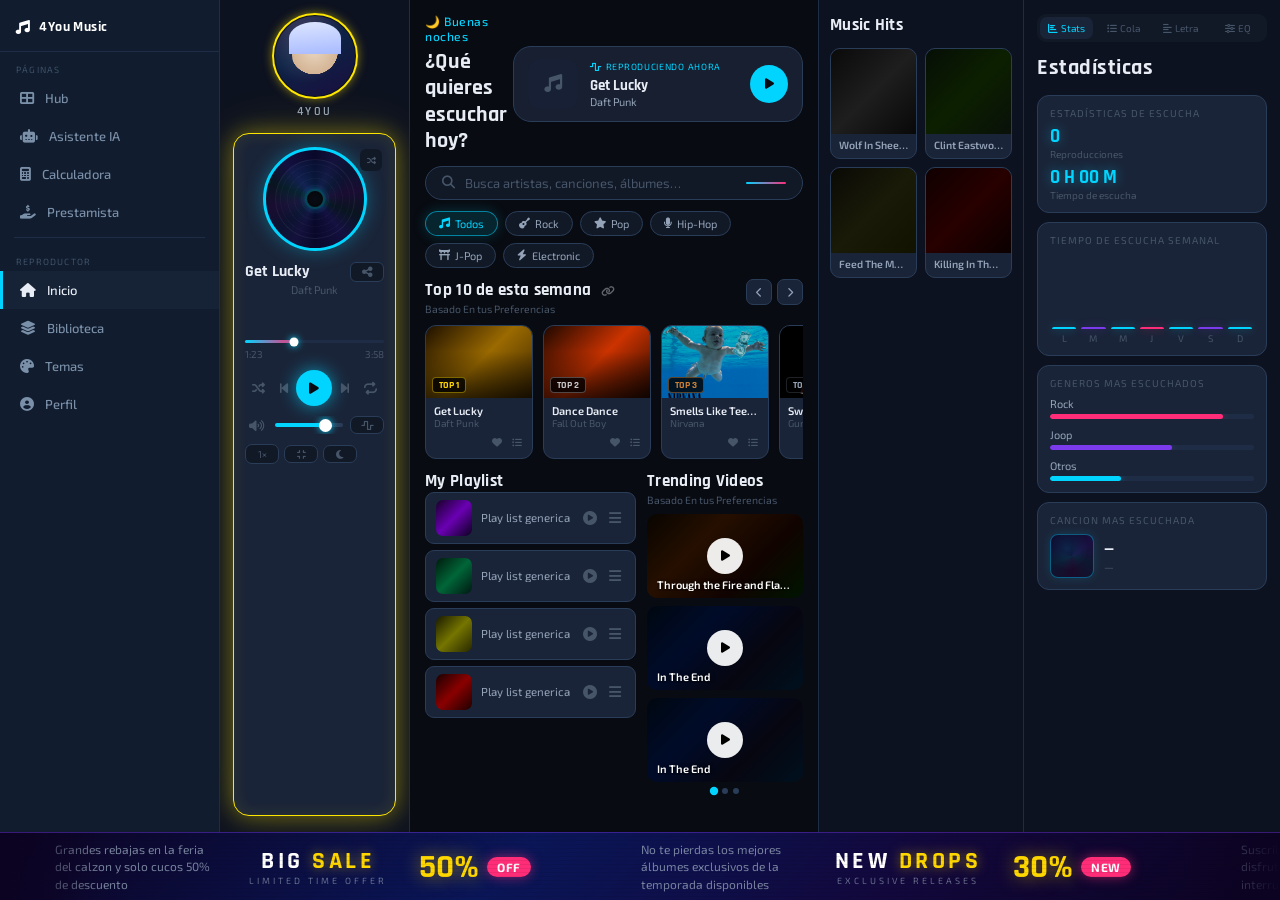
==== commit 0748058b: "explica" ====
--- a/index.html
+++ b/index.html
@@ -16,10 +16,20 @@
 
   <!-- ── SIDEBAR NAV ── -->
   <nav class="sidebar-nav">
-    <div class="nav-icon active" title="Inicio"     data-view="home"><i class="fas fa-house"></i></div>
-    <div class="nav-icon" title="Explorar"           data-view="home"><i class="fas fa-compass"></i></div>
-    <div class="nav-icon" title="Biblioteca"         data-view="library"><i class="fas fa-layer-group"></i></div>
-    <div class="nav-icon" title="Temas"              data-view="themes"><i class="fas fa-palette"></i></div>
+    <div class="snav-brand">
+      <i class="fas fa-music"></i><span>4You Music</span>
+    </div>
+    <div class="snav-label">Páginas</div>
+    <a class="snav-item" href="hub.html"><i class="fas fa-th-large"></i><span>Hub</span></a>
+    <a class="snav-item" href="IA.html"><i class="fas fa-robot"></i><span>Asistente IA</span></a>
+    <a class="snav-item" href="Indexx.html"><i class="fas fa-calculator"></i><span>Calculadora</span></a>
+    <a class="snav-item" href="Indexx.html#prestamista"><i class="fas fa-hand-holding-dollar"></i><span>Prestamista</span></a>
+    <div class="snav-divider"></div>
+    <div class="snav-label">Reproductor</div>
+    <div class="nav-icon snav-item active" data-view="home"><i class="fas fa-house"></i><span>Inicio</span></div>
+    <div class="nav-icon snav-item" data-view="library"><i class="fas fa-layer-group"></i><span>Biblioteca</span></div>
+    <div class="nav-icon snav-item" data-view="themes"><i class="fas fa-palette"></i><span>Temas</span></div>
+    <div class="nav-icon snav-item" data-view="profile"><i class="fas fa-user-circle"></i><span>Perfil</span></div>
   </nav>
 
   <!-- ── PLAYER WIDGET ── -->
@@ -27,8 +37,10 @@
     <div class="profile-block">
       <div class="avatar-wrap">
         <div class="avatar-ring" id="avatarRing"></div>
-        <div class="avatar-img">
-        </div>
+        <div class="avatar-img" id="avatarImgEl">
+        <img id="avatarPhoto" src="" alt=""
+             style="display:none; position:absolute; inset:0; width:100%; height:100%; object-fit:cover; border-radius:50%;">
+      </div>
       </div>
       <span class="username-label">4You</span>
     </div>
@@ -117,13 +129,50 @@
   <!-- ── MAIN CONTENT ── -->
   <main class="main-content">
 
+    <!-- ── Greeting + Hero ── -->
+    <div class="home-hero home-section">
+      <div class="greeting-block">
+        <p class="greeting-line" id="greetingLine">Buenas tardes</p>
+        <h1 class="greeting-main">¿Qué quieres <span class="rgb-accent">escuchar hoy?</span></h1>
+      </div>
+      <div class="hero-card" id="heroCard">
+        <div class="hero-bg-blur" id="heroBgBlur"></div>
+        <div class="hero-art-wrap">
+          <img id="heroImg" src="" alt=""
+               onerror="this.style.display='none';this.nextElementSibling.style.display=''"
+               onload="this.style.display='block';this.nextElementSibling.style.display='none'"
+               style="display:none">
+          <i class="fas fa-music hero-music-icon"></i>
+        </div>
+        <div class="hero-info">
+          <span class="hero-now-label"><i class="fas fa-wave-square"></i> Reproduciendo ahora</span>
+          <div class="hero-song-name" id="heroSongName">Aishite</div>
+          <div class="hero-song-artist" id="heroSongArtist">Ado</div>
+        </div>
+        <button class="hero-play-btn" id="heroBtnPlay">
+          <i class="fas fa-pause"></i>
+        </button>
+      </div>
+    </div>
+
     <!-- Search -->
-    <div class="search-bar-wrap home-section">
+    <div class="search-bar-wrap home-section" id="searchBarWrap">
       <div class="search-bar">
         <i class="fas fa-magnifying-glass"></i>
-        <input type="text" placeholder="Busca Tu artista o album preferido" id="searchInput">
+        <input type="text" placeholder="Busca artistas, canciones, álbumes…" id="searchInput">
         <div class="search-indicator"></div>
       </div>
+      <div class="search-dropdown" id="searchDropdown" style="display:none"></div>
+    </div>
+
+    <!-- Genre chips -->
+    <div class="genre-chips-row home-section">
+      <button class="genre-chip active" data-genre="all"><i class="fas fa-music"></i> Todos</button>
+      <button class="genre-chip" data-genre="rock"><i class="fas fa-guitar"></i> Rock</button>
+      <button class="genre-chip" data-genre="pop"><i class="fas fa-star"></i> Pop</button>
+      <button class="genre-chip" data-genre="hiphop"><i class="fas fa-microphone"></i> Hip-Hop</button>
+      <button class="genre-chip" data-genre="jpop"><i class="fas fa-torii-gate"></i> J-Pop</button>
+      <button class="genre-chip" data-genre="electronic"><i class="fas fa-bolt"></i> Electronic</button>
     </div>
 
     <!-- Top 10 -->
@@ -142,6 +191,28 @@
       <div class="top10-viewport">
         <div class="top10-track" id="top10Track"></div>
       </div>
+    </section>
+
+    <!-- Reproducido recientemente -->
+    <section class="section home-section" id="recentSection" style="display:none">
+      <div class="section-head">
+        <div>
+          <h2 class="section-title">Reproducido <span class="rgb-accent">recientemente</span></h2>
+          <p class="section-sub">Tus últimas canciones</p>
+        </div>
+      </div>
+      <div class="recent-scroll" id="recentScroll"></div>
+    </section>
+
+    <!-- Más escuchadas -->
+    <section class="section home-section" id="mostPlayedSection" style="display:none">
+      <div class="section-head">
+        <div>
+          <h2 class="section-title">Tus <span class="rgb-accent">más escuchadas</span></h2>
+          <p class="section-sub">Basado en tu historial de escucha</p>
+        </div>
+      </div>
+      <div id="mostPlayedHome"></div>
     </section>
 
     <!-- Playlist + Trending -->
@@ -293,6 +364,66 @@
             <i class="fas fa-check"></i> Aplicar tema personalizado
           </button>
         </div>
+      </div>
+    </section>
+
+    <!-- Perfil -->
+    <section class="section" id="profileSection" style="display:none">
+      <div class="section-head">
+        <div>
+          <h2 class="section-title">Mi <span class="rgb-accent">Perfil</span></h2>
+          <p class="section-sub">Personaliza tu experiencia en 4You</p>
+        </div>
+      </div>
+
+      <div class="profile-edit-card">
+
+        <!-- Avatar grande -->
+        <div class="profile-avatar-area">
+          <div class="profile-big-avatar" id="profileBigAvatar" title="Cambiar foto de perfil">
+            <img id="profileBigPhoto" src="" alt="" style="display:none">
+            <div class="profile-avatar-placeholder" id="profileAvatarPlaceholder">
+              <i class="fas fa-user"></i>
+            </div>
+            <div class="profile-avatar-overlay">
+              <i class="fas fa-camera"></i>
+              <span>Cambiar foto</span>
+            </div>
+          </div>
+          <input type="file" id="profileFileInput" accept="image/*" style="display:none">
+          <button class="profile-remove-btn" id="profileRemoveBtn">
+            <i class="fas fa-trash"></i> Quitar foto
+          </button>
+        </div>
+
+        <!-- Formulario -->
+        <div class="profile-form">
+          <div class="profile-field">
+            <label class="profile-field-label">Nombre de usuario</label>
+            <input type="text" id="profileUsernameInput" class="profile-input"
+                   placeholder="Ej: Esteban" maxlength="20" spellcheck="false">
+          </div>
+          <button class="profile-save-btn" id="profileSaveBtn">
+            <i class="fas fa-check"></i> Guardar cambios
+          </button>
+        </div>
+
+        <!-- Mini stats -->
+        <div class="profile-stats-grid">
+          <div class="profile-stat-item">
+            <span class="profile-stat-value" id="pstatPlays">0</span>
+            <span class="profile-stat-label">Reproducciones</span>
+          </div>
+          <div class="profile-stat-item">
+            <span class="profile-stat-value" id="pstatFavs">0</span>
+            <span class="profile-stat-label">Favoritos</span>
+          </div>
+          <div class="profile-stat-item">
+            <span class="profile-stat-value" id="pstatLib">0</span>
+            <span class="profile-stat-label">En biblioteca</span>
+          </div>
+        </div>
+
       </div>
     </section>
 
@@ -441,5 +572,17 @@
 <audio id="audioPlayer" preload="metadata"></audio>
 
 <script src="app.js"></script>
+<script>
+(function(){
+  function navigate(url){ document.body.classList.add('page-out'); setTimeout(function(){ window.location.href=url; },240); }
+  document.addEventListener('click',function(e){
+    var link=e.target.closest('a[href]'); if(!link) return;
+    var href=link.getAttribute('href');
+    if(!href||href.indexOf('javascript')===0||link.target==='_blank') return;
+    e.preventDefault(); navigate(href);
+  },true);
+  window._navigate=navigate;
+})();
+</script>
 </body>
 </html>
--- a/style.css
+++ b/style.css
@@ -117,7 +117,7 @@
 ═══════════════════════════════════════════ */
 .app-shell {
   display: grid;
-  grid-template-columns: 56px 190px 1fr 206px 256px;
+  grid-template-columns: 220px 190px 1fr 206px 256px;
   flex: 1;
   overflow: hidden;
   min-height: 0;
@@ -126,46 +126,63 @@
 /* ═══════════════════════════════════════════
    SIDEBAR NAV
 ═══════════════════════════════════════════ */
+/* ── Sidebar de navegación completo ── */
 .sidebar-nav {
-  background: var(--bg1);
-  border-right: 1px solid var(--border);
-  display: flex;
-  flex-direction: column;
-  align-items: center;
-  padding: 18px 0;
-  gap: 5px;
-}
-
-.nav-icon {
-  width: 38px; height: 38px;
-  display: flex; align-items: center; justify-content: center;
-  border-radius: 10px;
-  color: var(--text2);
-  font-size: 15px;
-  cursor: pointer;
-  transition: color .2s, background .2s, box-shadow .2s;
-  position: relative;
-}
-
-.nav-icon::after {
-  content: '';
-  position: absolute;
-  left: -1px; top: 50%;
-  transform: translateY(-50%);
-  width: 3px; height: 0;
-  background: var(--cyan);
-  border-radius: 0 3px 3px 0;
-  transition: height .25s;
-  box-shadow: 0 0 6px var(--cyan);
-}
-
-.nav-icon.active, .nav-icon:hover {
-  background: var(--bg3);
-  color: var(--cyan);
-  box-shadow: 0 0 12px rgba(0,212,255,.2);
-}
-
-.nav-icon.active::after { height: 22px; }
+  background: #111c2e;
+  border-right: 1px solid #1e2d45;
+  display: flex; flex-direction: column;
+  padding: 0; gap: 0;
+  overflow-y: auto; overflow-x: hidden;
+}
+.sidebar-nav::-webkit-scrollbar { width: 0; }
+
+/* Brand */
+.snav-brand {
+  padding: 18px 16px 15px;
+  color: #fff; font-size: 14px; font-weight: 700;
+  border-bottom: 1px solid #1e2d45;
+  display: flex; align-items: center; gap: 9px;
+  letter-spacing: .4px; flex-shrink: 0;
+  font-family: 'Rajdhani', sans-serif;
+}
+.snav-brand .snav-brand-icon { color: var(--cyan); font-size: 16px; }
+
+/* Section labels */
+.snav-label {
+  padding: 12px 16px 4px;
+  font-size: 9px; color: #3d5068;
+  text-transform: uppercase; letter-spacing: 1.2px;
+  font-family: 'Exo 2', sans-serif; flex-shrink: 0;
+}
+.snav-divider { height: 1px; background: #1e2d45; margin: 6px 14px; flex-shrink: 0; }
+
+/* Items */
+.snav-item, .nav-icon {
+  display: flex; align-items: center; gap: 11px;
+  padding: 11px 17px;
+  color: #7a8fa8; font-size: 13px; font-weight: 500;
+  text-decoration: none; cursor: pointer;
+  border-left: 3px solid transparent;
+  transition: background .15s, color .15s, border-color .15s;
+  font-family: 'Exo 2', sans-serif;
+  user-select: none; flex-shrink: 0;
+  width: 100%; /* override old styles */
+  height: auto; border-radius: 0;
+  position: static;
+}
+.snav-item i, .nav-icon i { font-size: 14px; flex-shrink: 0; }
+.snav-item:hover, .nav-icon:hover {
+  background: #1a2d44; color: #e8edf5;
+  border-left-color: #39d353;
+  box-shadow: none;
+}
+.snav-item.active, .nav-icon.active {
+  background: #162336; color: #e8edf5;
+  border-left-color: var(--cyan);
+  box-shadow: none;
+}
+/* Quitar pseudoelemento anterior */
+.nav-icon::after { display: none !important; }
 
 /* ═══════════════════════════════════════════
    PLAYER WIDGET
@@ -1524,3 +1541,715 @@
   opacity: 0; transition: opacity .25s ease;
 }
 .toast.toast-visible { opacity: 1; }
+
+/* ═══════════════════════════════════════════════════════
+   HOME PAGE — Greeting · Hero · Genre · Recent · Top
+═══════════════════════════════════════════════════════ */
+
+/* ── Greeting + Hero row ── */
+.home-hero {
+  display: flex; align-items: center;
+  justify-content: space-between; gap: 18px;
+  flex-shrink: 0;
+}
+.greeting-block { flex: 1; min-width: 0; }
+.greeting-line {
+  font-size: 12px; color: var(--cyan); letter-spacing: .5px;
+  font-family: 'Exo 2', sans-serif; font-weight: 500;
+  margin-bottom: 6px;
+}
+.greeting-main {
+  font-family: 'Rajdhani', sans-serif; font-weight: 700;
+  font-size: 22px; color: var(--text0); line-height: 1.2;
+}
+
+/* Hero card */
+.hero-card {
+  position: relative; overflow: hidden; flex-shrink: 0;
+  width: 290px;
+  background: rgba(26,36,56,.85);
+  backdrop-filter: blur(16px); -webkit-backdrop-filter: blur(16px);
+  border: 1px solid var(--border-bright);
+  border-radius: 18px; padding: 12px 14px;
+  display: flex; align-items: center; gap: 12px;
+  transition: border-color .4s, box-shadow .4s;
+  cursor: pointer;
+}
+.hero-card:hover {
+  border-color: rgba(0,212,255,.45);
+  box-shadow: 0 0 24px rgba(0,212,255,.12);
+}
+.hero-bg-blur {
+  position: absolute; inset: 0; z-index: 0;
+  background-size: cover; background-position: center;
+  filter: blur(24px) brightness(.28) saturate(1.7);
+  opacity: .6; pointer-events: none;
+  transition: background-image .9s ease;
+}
+.hero-art-wrap {
+  position: relative; z-index: 1; flex-shrink: 0;
+  width: 50px; height: 50px; border-radius: 12px;
+  overflow: hidden; background: var(--bg3);
+  display: flex; align-items: center; justify-content: center;
+}
+.hero-art-wrap img {
+  position: absolute; inset: 0;
+  width: 100%; height: 100%; object-fit: cover;
+}
+.hero-music-icon { font-size: 18px; color: var(--text2); }
+.hero-info { flex: 1; min-width: 0; position: relative; z-index: 1; }
+.hero-now-label {
+  font-size: 9px; color: var(--cyan); text-transform: uppercase;
+  letter-spacing: .7px; display: flex; align-items: center; gap: 4px;
+  margin-bottom: 4px;
+}
+.hero-now-label i { animation: pulse-ring 2s ease-in-out infinite; }
+.hero-song-name {
+  font-family: 'Rajdhani', sans-serif; font-weight: 700;
+  font-size: 15px; color: var(--text0);
+  white-space: nowrap; overflow: hidden; text-overflow: ellipsis;
+}
+.hero-song-artist {
+  font-size: 11px; color: var(--text1);
+  white-space: nowrap; overflow: hidden; text-overflow: ellipsis;
+}
+.hero-play-btn {
+  position: relative; z-index: 1; flex-shrink: 0;
+  width: 38px; height: 38px; border-radius: 50%;
+  background: var(--cyan); color: var(--bg0); font-size: 12px;
+  display: flex; align-items: center; justify-content: center;
+  transition: background .15s, transform .15s;
+}
+.hero-play-btn:hover { background: #40e0ff; transform: scale(1.1); }
+
+/* ── Genre chips ── */
+.genre-chips-row {
+  display: flex; gap: 7px; flex-wrap: wrap; flex-shrink: 0;
+}
+.genre-chip {
+  display: flex; align-items: center; gap: 5px;
+  background: var(--bg2); border: 1px solid var(--border-bright);
+  border-radius: 20px; padding: 5px 13px;
+  font-size: 11px; color: var(--text1); font-family: 'Exo 2', sans-serif;
+  cursor: pointer; white-space: nowrap;
+  transition: background .18s, color .18s, border-color .18s, box-shadow .18s;
+}
+.genre-chip:hover {
+  color: var(--cyan); border-color: rgba(0,212,255,.3);
+  background: rgba(0,212,255,.06);
+}
+.genre-chip.active {
+  background: rgba(0,212,255,.13); border-color: rgba(0,212,255,.55);
+  color: var(--cyan); box-shadow: 0 0 14px rgba(0,212,255,.2);
+}
+
+/* ── Recently played ── */
+.recent-scroll {
+  display: flex; gap: 12px;
+  overflow-x: auto; padding-bottom: 5px;
+}
+.recent-scroll::-webkit-scrollbar { height: 3px; }
+.recent-scroll::-webkit-scrollbar-track { background: transparent; }
+.recent-scroll::-webkit-scrollbar-thumb {
+  background: var(--border-bright); border-radius: 2px;
+}
+.recent-card {
+  flex-shrink: 0; width: 100px; cursor: pointer;
+  transition: transform .18s;
+}
+.recent-card:hover { transform: translateY(-4px); }
+.recent-art {
+  width: 100px; height: 100px; border-radius: 13px;
+  overflow: hidden; position: relative;
+  display: flex; align-items: center; justify-content: center;
+  margin-bottom: 8px; flex-shrink: 0;
+}
+.recent-art img {
+  position: absolute; inset: 0;
+  width: 100%; height: 100%; object-fit: cover;
+}
+.recent-overlay {
+  position: absolute; inset: 0; border-radius: 13px;
+  background: rgba(0,0,0,.52);
+  display: flex; align-items: center; justify-content: center;
+  opacity: 0; transition: opacity .18s;
+}
+.recent-overlay i { color: #fff; font-size: 20px; }
+.recent-card:hover .recent-overlay { opacity: 1; }
+.recent-name {
+  font-size: 11px; font-weight: 600; color: var(--text0);
+  font-family: 'Rajdhani', sans-serif;
+  white-space: nowrap; overflow: hidden; text-overflow: ellipsis;
+}
+.recent-artist {
+  font-size: 10px; color: var(--text1);
+  white-space: nowrap; overflow: hidden; text-overflow: ellipsis;
+}
+
+/* ── Most played list ── */
+.mp-row {
+  display: grid; grid-template-columns: 26px 1fr auto;
+  align-items: center; gap: 11px;
+  padding: 9px 11px; border-radius: 11px;
+  cursor: pointer; transition: background .15s;
+}
+.mp-row:hover { background: var(--card-h); }
+.mp-rank {
+  font-family: 'Rajdhani', sans-serif; font-weight: 700;
+  font-size: 17px; text-align: center;
+}
+.mp-name {
+  font-size: 13px; font-weight: 600; color: var(--text0);
+  font-family: 'Rajdhani', sans-serif;
+  white-space: nowrap; overflow: hidden; text-overflow: ellipsis;
+}
+.mp-artist { font-size: 10px; color: var(--text1); }
+.mp-count {
+  font-size: 10px; color: var(--text2); white-space: nowrap;
+  display: flex; align-items: center; gap: 4px;
+  background: var(--bg2); border: 1px solid var(--border-bright);
+  border-radius: 10px; padding: 3px 9px;
+}
+
+/* ── Global search dropdown ── */
+.search-bar-wrap { position: relative; }
+.search-dropdown {
+  position: absolute; top: calc(100% + 7px); left: 0; right: 0;
+  background: rgba(13,18,32,.97);
+  backdrop-filter: blur(18px); -webkit-backdrop-filter: blur(18px);
+  border: 1px solid var(--border-bright); border-radius: 14px;
+  overflow: hidden; z-index: 200;
+  box-shadow: 0 14px 44px rgba(0,0,0,.6);
+}
+.sd-item {
+  display: flex; align-items: center; gap: 11px;
+  padding: 9px 13px; cursor: pointer;
+  border-bottom: 1px solid var(--border);
+  transition: background .12s;
+}
+.sd-item:last-child { border-bottom: none; }
+.sd-item:hover { background: var(--card-h); }
+.sd-art {
+  width: 40px; height: 40px; border-radius: 9px;
+  flex-shrink: 0; overflow: hidden; position: relative;
+  display: flex; align-items: center; justify-content: center;
+}
+.sd-art img {
+  position: absolute; inset: 0;
+  width: 100%; height: 100%; object-fit: cover;
+}
+.sd-icon { font-size: 12px; color: var(--text2); }
+.sd-info { flex: 1; min-width: 0; }
+.sd-name {
+  font-size: 13px; font-weight: 600; color: var(--text0);
+  font-family: 'Rajdhani', sans-serif;
+  white-space: nowrap; overflow: hidden; text-overflow: ellipsis;
+}
+.sd-meta { font-size: 10px; color: var(--text1); }
+.sd-source {
+  background: rgba(0,212,255,.12); color: var(--cyan);
+  border-radius: 4px; padding: 1px 5px; font-size: 9px;
+}
+.sd-play-btn {
+  flex-shrink: 0; width: 28px; height: 28px; border-radius: 50%;
+  background: var(--cyan); color: var(--bg0); font-size: 9px;
+  display: flex; align-items: center; justify-content: center;
+  opacity: 0; transition: opacity .15s; pointer-events: none;
+}
+.sd-item:hover .sd-play-btn { opacity: 1; }
+.sd-empty {
+  padding: 16px 14px; font-size: 12px;
+  color: var(--text2); font-style: italic;
+}
+
+/* ═══════════════════════════════════════════
+   PERFIL
+═══════════════════════════════════════════ */
+#profileSection {
+  flex: 1;
+  overflow-y: auto;
+  scrollbar-width: thin;
+  scrollbar-color: var(--border-bright) transparent;
+}
+
+.profile-edit-card {
+  display: flex;
+  flex-direction: column;
+  align-items: center;
+  gap: 22px;
+  padding: 8px 0 28px;
+}
+
+/* ── Avatar area ── */
+.profile-avatar-area {
+  display: flex;
+  flex-direction: column;
+  align-items: center;
+  gap: 10px;
+}
+
+.profile-big-avatar {
+  position: relative;
+  width: 112px; height: 112px;
+  border-radius: 50%;
+  cursor: pointer;
+  overflow: hidden;
+  background: linear-gradient(155deg, #1c1a42 0%, #0d2245 45%, #1a0e3e 100%);
+  border: 3px solid var(--border-bright);
+  transition: border-color .25s, box-shadow .25s;
+}
+.profile-big-avatar:hover {
+  border-color: var(--cyan);
+  box-shadow: 0 0 28px rgba(0,212,255,.28);
+}
+.profile-big-avatar img {
+  position: absolute; inset: 0;
+  width: 100%; height: 100%;
+  object-fit: cover; border-radius: 50%;
+}
+.profile-avatar-placeholder {
+  position: absolute; inset: 0;
+  display: flex; align-items: center; justify-content: center;
+  font-size: 40px; color: rgba(255,255,255,.18);
+}
+.profile-avatar-overlay {
+  position: absolute; inset: 0;
+  background: rgba(0,0,0,.58);
+  display: flex; flex-direction: column;
+  align-items: center; justify-content: center;
+  gap: 5px; opacity: 0;
+  transition: opacity .2s;
+  color: #fff; font-size: 11px;
+  font-family: 'Exo 2', sans-serif;
+  font-weight: 500; letter-spacing: .3px;
+}
+.profile-avatar-overlay i { font-size: 18px; }
+.profile-big-avatar:hover .profile-avatar-overlay { opacity: 1; }
+
+.profile-remove-btn {
+  display: flex; align-items: center; gap: 6px;
+  font-size: 11px; color: var(--text2);
+  padding: 5px 13px; border-radius: 8px;
+  border: 1px solid var(--border-bright);
+  background: var(--bg2);
+  font-family: 'Exo 2', sans-serif;
+  transition: color .2s, border-color .2s, background .2s;
+}
+.profile-remove-btn:hover {
+  color: var(--pink);
+  border-color: rgba(255,45,120,.35);
+  background: rgba(255,45,120,.08);
+}
+
+/* ── Form ── */
+.profile-form {
+  width: 100%; max-width: 300px;
+  display: flex; flex-direction: column; gap: 13px;
+}
+.profile-field { display: flex; flex-direction: column; gap: 6px; }
+.profile-field-label {
+  font-size: 9.5px; color: var(--text2);
+  text-transform: uppercase; letter-spacing: 1.3px;
+  font-family: 'Exo 2', sans-serif;
+}
+.profile-input {
+  background: var(--bg2);
+  border: 1.5px solid var(--border-bright);
+  border-radius: 10px;
+  padding: 10px 14px;
+  font-size: 14px; color: var(--text0);
+  font-family: 'Rajdhani', sans-serif; font-weight: 600;
+  letter-spacing: .3px; outline: none;
+  transition: border-color .2s, box-shadow .2s;
+}
+.profile-input:focus {
+  border-color: var(--cyan);
+  box-shadow: 0 0 0 3px rgba(0,212,255,.1);
+}
+.profile-input::placeholder { color: var(--text2); font-weight: 400; }
+
+.profile-save-btn {
+  display: flex; align-items: center; justify-content: center; gap: 7px;
+  width: 100%; padding: 10px;
+  background: linear-gradient(135deg, rgba(0,212,255,.12), rgba(124,58,237,.12));
+  border: 1px solid rgba(0,212,255,.3); color: var(--cyan);
+  border-radius: 10px; font-family: 'Exo 2', sans-serif;
+  font-size: 13px; font-weight: 600;
+  transition: background .2s, box-shadow .2s;
+}
+.profile-save-btn:hover {
+  background: linear-gradient(135deg, rgba(0,212,255,.22), rgba(124,58,237,.22));
+  box-shadow: 0 0 18px rgba(0,212,255,.28);
+}
+
+/* ── Stats grid ── */
+.profile-stats-grid {
+  display: flex; gap: 10px;
+  width: 100%; max-width: 300px;
+}
+.profile-stat-item {
+  flex: 1; background: var(--card);
+  border: 1px solid var(--border-bright);
+  border-radius: 12px; padding: 14px 8px;
+  display: flex; flex-direction: column;
+  align-items: center; gap: 4px; text-align: center;
+}
+.profile-stat-value {
+  font-family: 'Rajdhani', sans-serif; font-weight: 700;
+  font-size: 22px; color: var(--cyan);
+  text-shadow: 0 0 12px rgba(0,212,255,.4);
+  line-height: 1;
+}
+.profile-stat-label {
+  font-size: 9px; color: var(--text2);
+  text-transform: uppercase; letter-spacing: .8px;
+  font-family: 'Exo 2', sans-serif;
+}
+
+/* ── Cuando el avatar tiene foto: ocultar el silhouette CSS ── */
+.avatar-img.has-photo::before,
+.avatar-img.has-photo::after { display: none !important; }
+
+/* ════════════════════════════════════════════════
+   PAGE TRANSITIONS — compartidas con todas las páginas
+════════════════════════════════════════════════ */
+@keyframes pg-in {
+  from { opacity: 0; transform: translateY(6px); }
+  to   { opacity: 1; transform: translateY(0); }
+}
+@keyframes pg-out {
+  from { opacity: 1; transform: translateY(0); }
+  to   { opacity: 0; transform: translateY(-6px); }
+}
+body { animation: pg-in .3s ease both; }
+body.page-out {
+  animation: pg-out .24s ease both !important;
+  pointer-events: none !important;
+}
+
+/* ═════════════════════════════════════════════════════════
+   RESPONSIVE — TABLET  (max-width: 1024px)
+   Colapsa las dos columnas laterales derechas (hits + stats)
+   y ajusta tamaños de tipografía y paddings.
+   NO se modifica ninguna regla existente — solo se añade.
+═════════════════════════════════════════════════════════ */
+@media (max-width: 1024px) {
+
+  /* El grid pasa de 5 columnas a 3: sidebar-nav + player-widget + main */
+  .app-shell {
+    grid-template-columns: 220px 190px 1fr;
+  }
+
+  /* Ocultar paneles derechos en tablet para no aplastar el contenido */
+  .hits-panel,
+  .stats-panel {
+    display: none;
+  }
+
+  /* Reducir la barra de publicidad */
+  .ad-banner { height: 52px; }
+  .ad-track  { height: 52px; }
+  .ad-item   { height: 52px; min-width: 340px; gap: 20px; padding: 0 30px; }
+  .ad-pct    { font-size: 26px; }
+  .ad-big-title { font-size: 18px; }
+
+  /* Tipografía hero */
+  .greeting-main { font-size: 18px; }
+
+  /* Dual-grid en 1 columna para que no sea demasiado estrecho */
+  .dual-grid {
+    grid-template-columns: 1fr;
+  }
+
+  /* Hero card más pequeña */
+  .hero-card { width: 220px; }
+}
+
+
+/* ═════════════════════════════════════════════════════════
+   RESPONSIVE — MÓVIL  (max-width: 640px)
+   Layout de 1 sola columna. La sidebar pasa a barra inferior
+   fija. Body con scroll vertical. Player en columna vertical
+   compacto (avatar arriba, vinilo, info, controles, volumen).
+═════════════════════════════════════════════════════════ */
+@media (max-width: 640px) {
+
+  /* ── 1. Scroll vertical normal en móvil ── */
+  html, body {
+    overflow: auto !important;
+    height: auto !important;
+  }
+  body { display: block !important; }
+
+  /* ── 2. Grid del shell: 1 columna apilada ── */
+  .app-shell {
+    display: block !important;
+    overflow: visible !important;
+    min-height: 0 !important;
+    padding-bottom: 60px; /* deja espacio para la barra inferior */
+  }
+
+  /* ── 3. Sidebar-nav → barra inferior fija ── */
+  .sidebar-nav {
+    position: fixed !important;
+    bottom: 0; left: 0; right: 0;
+    width: 100% !important;
+    height: 56px !important;
+    flex-direction: row !important;
+    border-right: none !important;
+    border-top: 1px solid var(--border) !important;
+    overflow-x: auto !important;
+    overflow-y: hidden !important;
+    z-index: 1000;
+    padding: 0 !important;
+    background: #111c2e;
+    justify-content: space-around;
+    align-items: stretch;
+  }
+  .snav-brand,
+  .snav-label,
+  .snav-divider,
+  .snav-profile {
+    display: none !important;
+  }
+  .snav-item,
+  .nav-icon {
+    flex-direction: column !important;
+    justify-content: center !important;
+    align-items: center !important;
+    gap: 2px !important;
+    padding: 4px 2px !important;
+    font-size: 9px !important;
+    width: auto !important;
+    flex: 1 0 auto !important;
+    min-width: 50px !important;
+    border-left: none !important;
+    border-bottom: 3px solid transparent !important;
+  }
+  .snav-item i,
+  .nav-icon i { font-size: 17px !important; }
+  .snav-item.active,
+  .nav-icon.active {
+    border-bottom-color: var(--cyan) !important;
+    border-left-color: transparent !important;
+  }
+  .snav-item span,
+  .nav-icon span {
+    display: block !important;
+    font-size: 9px !important;
+    line-height: 1;
+    white-space: nowrap;
+  }
+
+  /* ── 4. Player widget: COLUMNA, no row ── */
+  .player-widget {
+    width: 100% !important;
+    border-right: none !important;
+    border-bottom: 1px solid var(--border);
+    padding: 12px 12px !important;
+    flex-direction: column !important;
+    gap: 12px !important;
+    overflow: visible !important;
+  }
+
+  /* Profile block horizontal compacto */
+  .profile-block {
+    flex-direction: row !important;
+    align-items: center !important;
+    justify-content: center !important;
+    gap: 12px !important;
+  }
+  .avatar-wrap { width: 48px !important; height: 48px !important; }
+  .avatar-img  { width: 48px !important; height: 48px !important; }
+  .avatar-img::before { width: 28px !important; height: 28px !important; top: 10px !important; left: 10px !important; }
+  .avatar-img::after  { width: 32px !important; height: 20px !important; top: 4px !important; left: 8px !important; }
+  .username-label { font-size: 13px !important; }
+
+  /* Player card: SIN flex:1, altura natural */
+  .player-card {
+    width: 100% !important;
+    flex: 0 0 auto !important;
+    padding: 14px 12px !important;
+  }
+
+  /* Vinilo: tamaño visible y centrado */
+  .vinyl-wrap {
+    justify-content: center !important;
+    min-height: 100px !important;
+  }
+  .vinyl {
+    width: 96px !important;
+    height: 96px !important;
+    flex-shrink: 0 !important;
+  }
+  .vinyl-btn {
+    right: 0 !important;
+    top: 50% !important;
+    transform: translateY(-50%) !important;
+  }
+
+  /* Controles del player: tamaño táctil */
+  .player-controls {
+    gap: 8px !important;
+    justify-content: center !important;
+  }
+  .ctrl-btn {
+    width: 38px !important;
+    height: 38px !important;
+    font-size: 14px !important;
+  }
+  .ctrl-btn.play-btn {
+    width: 48px !important;
+    height: 48px !important;
+    font-size: 18px !important;
+  }
+
+  .volume-row { gap: 8px !important; }
+  .player-extras {
+    flex-wrap: wrap !important;
+    gap: 6px !important;
+    justify-content: center !important;
+  }
+
+  /* Visualizer canvas más bajo en móvil */
+  .visualizer-canvas { height: 18px !important; }
+
+  /* ── 5. Main content ── */
+  .main-content {
+    overflow: visible !important;
+    min-height: 0 !important;
+    padding: 12px 12px 20px !important;
+    gap: 14px !important;
+  }
+
+  /* ── 6. Ocultar paneles derechos ── */
+  .hits-panel,
+  .stats-panel { display: none !important; }
+
+  /* ── 7. Grids → 1 columna ── */
+  .dual-grid { grid-template-columns: 1fr !important; }
+  .hits-grid { grid-template-columns: 1fr 1fr !important; }
+
+  /* ── 8. Tipografía reducida ── */
+  .greeting-main    { font-size: 18px !important; line-height: 1.2 !important; }
+  .greeting-line    { font-size: 12px !important; }
+  .section-title    { font-size: 15px !important; }
+  .stats-heading    { font-size: 17px !important; }
+  .greeting-title   { font-size: 28px !important; }
+
+  /* ── 9. Hero card ── */
+  .home-hero {
+    flex-direction: column !important;
+    gap: 12px !important;
+  }
+  .hero-card {
+    width: 100% !important;
+    padding: 12px !important;
+  }
+
+  /* ── 10. Biblioteca apilada ── */
+  .lib-layout {
+    flex-direction: column !important;
+    height: auto !important;
+  }
+  .lib-sidebar {
+    width: 100% !important;
+    flex-direction: row !important;
+    flex-wrap: wrap !important;
+    height: auto !important;
+    border-radius: 10px !important;
+    padding: 6px !important;
+  }
+  .lib-sidebar-label { width: 100%; font-size: 11px !important; }
+  .lib-main {
+    overflow: visible !important;
+    min-height: 200px;
+  }
+
+  /* ── 11. Themes presets ── */
+  .themes-presets { flex-wrap: wrap !important; }
+  .theme-preset-btn {
+    flex: 1 1 calc(50% - 8px) !important;
+    min-width: 130px !important;
+  }
+
+  /* ── 12. Profile stats columna ── */
+  .profile-stats-grid { flex-direction: column !important; }
+
+  /* ── 13. Mini player flotante ── */
+  .mini-player {
+    left: 8px !important;
+    right: 8px !important;
+    bottom: 64px !important;
+    width: auto !important;
+  }
+
+  /* ── 14. Toast ── */
+  .toast { bottom: 68px !important; }
+
+  /* ── 15. Banner publicitario compacto ── */
+  .ad-banner { height: 44px !important; position: relative !important; }
+  .ad-track  { height: 44px !important; }
+  .ad-item   {
+    height: 44px !important;
+    min-width: 280px !important;
+    gap: 12px !important;
+    padding: 0 18px !important;
+  }
+  .ad-pct        { font-size: 20px !important; }
+  .ad-big-title  { font-size: 14px !important; letter-spacing: 2px !important; }
+  .ad-left-text  { display: none !important; }
+  .ad-badge      { font-size: 10px !important; }
+
+  /* ── 16. Cards del top10 ── */
+  .t10-card { flex: 0 0 100px !important; }
+
+  /* ── 17. Padding general ── */
+  .section { padding: 0 !important; }
+
+  /* ── 18. Genre chips: scroll horizontal cómodo ── */
+  .genre-chips-row {
+    overflow-x: auto !important;
+    flex-wrap: nowrap !important;
+    padding-bottom: 4px;
+  }
+  .genre-chip { flex: 0 0 auto !important; }
+}
+
+
+/* ═════════════════════════════════════════════════════════
+   RESPONSIVE — MÓVIL PEQUEÑO  (max-width: 380px)
+   Ajustes adicionales para Samsung S8+, iPhone SE, etc.
+═════════════════════════════════════════════════════════ */
+@media (max-width: 380px) {
+
+  .player-widget { padding: 10px 8px !important; }
+  .player-card   { padding: 12px 10px !important; }
+
+  .vinyl { width: 84px !important; height: 84px !important; }
+  .vinyl-wrap { min-height: 88px !important; }
+
+  .ctrl-btn {
+    width: 34px !important;
+    height: 34px !important;
+    font-size: 13px !important;
+  }
+  .ctrl-btn.play-btn {
+    width: 42px !important;
+    height: 42px !important;
+    font-size: 16px !important;
+  }
+
+  .player-song   { font-size: 16px !important; }
+  .player-artist { font-size: 12px !important; }
+
+  .greeting-main { font-size: 16px !important; }
+  .hero-card     { padding: 10px !important; }
+
+  .snav-item span,
+  .nav-icon span { font-size: 8px !important; }
+  .snav-item i,
+  .nav-icon i    { font-size: 16px !important; }
+
+  .main-content { padding: 10px 8px 16px !important; }
+}
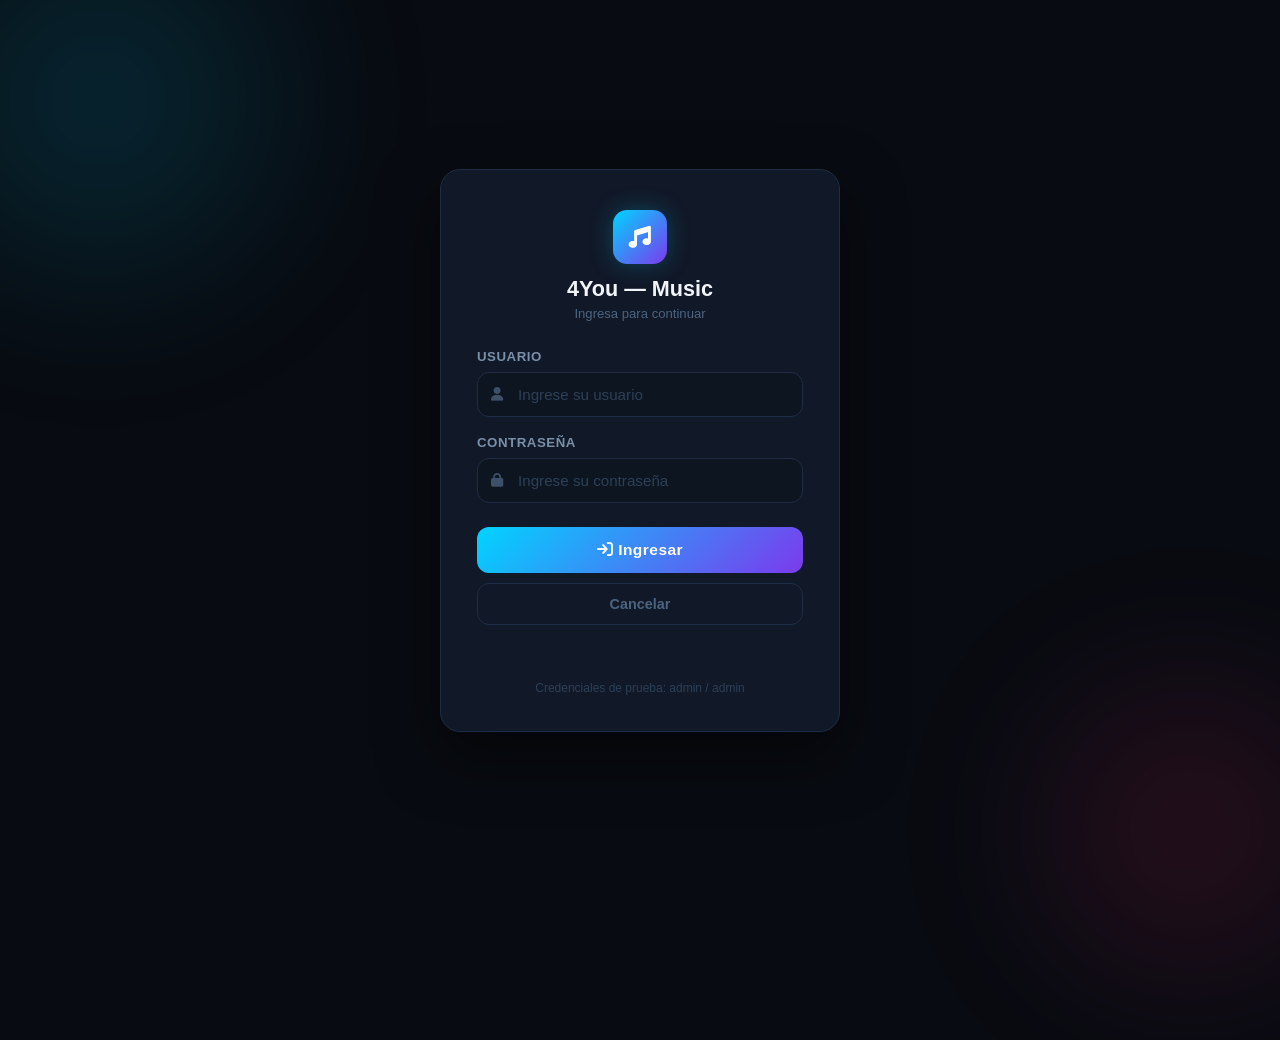
==== commit 042847a1: "Renombrado: login es ahora index.html" ====
--- a/index.html
+++ b/index.html
@@ -1,588 +1,351 @@
 <!DOCTYPE html>
 <html lang="es">
 <head>
-  <meta charset="UTF-8">
-  <meta name="viewport" content="width=device-width, initial-scale=1.0">
-  <title>4You — Music Dashboard</title>
-  <link rel="preconnect" href="https://fonts.googleapis.com">
-  <link rel="preconnect" href="https://fonts.gstatic.com" crossorigin>
-  <link href="https://fonts.googleapis.com/css2?family=Rajdhani:wght@400;500;600;700&family=Exo+2:wght@300;400;500;600&display=swap" rel="stylesheet">
-  <link rel="stylesheet" href="https://cdnjs.cloudflare.com/ajax/libs/font-awesome/6.5.1/css/all.min.css">
-  <link rel="stylesheet" href="style.css">
+    <meta charset="UTF-8">
+    <meta name="viewport" content="width=device-width, initial-scale=1.0">
+    <title>Iniciar Sesión</title>
+    <link href="https://fonts.googleapis.com/css2?family=Inter:wght@400;500;600;700&display=swap" rel="stylesheet">
+    <link rel="stylesheet" href="https://cdnjs.cloudflare.com/ajax/libs/font-awesome/6.5.1/css/all.min.css">
+    <style>
+        *, *::before, *::after { box-sizing: border-box; margin: 0; padding: 0; }
+
+        /* ── Page transitions ── */
+        @keyframes pg-in  { from { opacity:0; transform:translateY(10px); } to { opacity:1; transform:translateY(0); } }
+        @keyframes pg-out { from { opacity:1; transform:translateY(0); }   to { opacity:0; transform:translateY(-8px); } }
+        body { animation: pg-in .35s ease both; }
+        body.page-out { animation: pg-out .24s ease both !important; pointer-events: none !important; }
+
+        body {
+            min-height: 100vh;
+            background: #080b11;
+            display: flex;
+            align-items: center;
+            justify-content: center;
+            font-family: 'Inter', sans-serif;
+            position: relative;
+            overflow: hidden;
+        }
+
+        /* Decorative blobs */
+        body::before, body::after {
+            content: '';
+            position: absolute;
+            border-radius: 50%;
+            filter: blur(80px);
+            opacity: .18;
+            pointer-events: none;
+        }
+        body::before {
+            width: 520px; height: 520px;
+            background: radial-gradient(circle, #00d4ff, transparent 70%);
+            top: -160px; left: -160px;
+        }
+        body::after {
+            width: 420px; height: 420px;
+            background: radial-gradient(circle, #ff2d78, transparent 70%);
+            bottom: -140px; right: -120px;
+        }
+
+        .login-card {
+            position: relative;
+            z-index: 1;
+            width: 100%;
+            max-width: 400px;
+            background: #111827;
+            border: 1px solid #1e2d45;
+            border-radius: 20px;
+            padding: 40px 36px 36px;
+            box-shadow: 0 24px 60px rgba(0,0,0,.5);
+        }
+
+        .login-logo {
+            text-align: center;
+            margin-bottom: 28px;
+        }
+
+        .login-logo-icon {
+            width: 54px; height: 54px;
+            background: linear-gradient(135deg, #00d4ff 0%, #7c3aed 100%);
+            border-radius: 14px;
+            display: inline-flex;
+            align-items: center;
+            justify-content: center;
+            font-size: 22px;
+            color: #fff;
+            margin-bottom: 12px;
+            box-shadow: 0 0 24px rgba(0,212,255,.25);
+        }
+
+        .login-title {
+            font-size: 1.35rem;
+            font-weight: 700;
+            color: #f1f5f9;
+            margin-bottom: 4px;
+        }
+
+        .login-subtitle {
+            font-size: 0.82rem;
+            color: #4d6480;
+        }
+
+        .form-group {
+            margin-bottom: 18px;
+        }
+
+        .form-label {
+            display: block;
+            font-size: 0.83rem;
+            font-weight: 600;
+            color: #7a8fa8;
+            margin-bottom: 8px;
+            text-transform: uppercase;
+            letter-spacing: .04em;
+        }
+
+        .input-wrap {
+            position: relative;
+        }
+
+        .input-icon {
+            position: absolute;
+            left: 14px;
+            top: 50%;
+            transform: translateY(-50%);
+            color: #3d5068;
+            font-size: 14px;
+            pointer-events: none;
+        }
+
+        .form-control {
+            width: 100%;
+            background: #0d1520;
+            border: 1.5px solid #1e2d45;
+            border-radius: 12px;
+            padding: 13px 14px 13px 40px;
+            font-size: 0.95rem;
+            font-family: 'Inter', sans-serif;
+            color: #e8edf5;
+            transition: border-color .2s, box-shadow .2s;
+        }
+
+        .form-control::placeholder { color: #2d4057; }
+
+        .form-control:focus {
+            outline: none;
+            border-color: #00d4ff;
+            box-shadow: 0 0 0 4px rgba(0,212,255,.12);
+        }
+
+        .btn-login {
+            width: 100%;
+            padding: 14px;
+            margin-top: 6px;
+            border: none;
+            border-radius: 12px;
+            background: linear-gradient(135deg, #00d4ff 0%, #7c3aed 100%);
+            color: #fff;
+            font-size: 0.97rem;
+            font-weight: 700;
+            font-family: 'Inter', sans-serif;
+            cursor: pointer;
+            transition: opacity .2s, transform .15s;
+            letter-spacing: .03em;
+        }
+
+        .btn-login:hover  { opacity: .88; transform: translateY(-1px); }
+        .btn-login:active { transform: translateY(0); }
+
+        .btn-cancel {
+            width: 100%;
+            padding: 12px;
+            margin-top: 10px;
+            border: 1.5px solid #1e2d45;
+            border-radius: 12px;
+            background: transparent;
+            color: #4d6480;
+            font-size: 0.9rem;
+            font-weight: 600;
+            font-family: 'Inter', sans-serif;
+            cursor: pointer;
+            transition: background .2s, color .2s, border-color .2s;
+        }
+
+        .btn-cancel:hover {
+            background: #1a2d44;
+            color: #7a8fa8;
+            border-color: #2a3f58;
+        }
+
+        #mensaje {
+            min-height: 22px;
+            margin-top: 14px;
+            text-align: center;
+            font-size: 0.85rem;
+            font-weight: 600;
+            color: #ff6b6b;
+            padding: 0 4px;
+        }
+
+        #mensaje.success {
+            color: #39d353;
+        }
+
+        .login-hint {
+            text-align: center;
+            margin-top: 20px;
+            font-size: 0.75rem;
+            color: #2d4057;
+        }
+    </style>
 </head>
 <body>
 
-<div class="app-shell">
-
-  <!-- ── SIDEBAR NAV ── -->
-  <nav class="sidebar-nav">
-    <div class="snav-brand">
-      <i class="fas fa-music"></i><span>4You Music</span>
+<div class="login-card">
+    <div class="login-logo">
+        <div class="login-logo-icon"><i class="fas fa-music"></i></div>
+        <div class="login-title">4You — Music</div>
+        <div class="login-subtitle">Ingresa para continuar</div>
     </div>
-    <div class="snav-label">Páginas</div>
-    <a class="snav-item" href="hub.html"><i class="fas fa-th-large"></i><span>Hub</span></a>
-    <a class="snav-item" href="IA.html"><i class="fas fa-robot"></i><span>Asistente IA</span></a>
-    <a class="snav-item" href="Indexx.html"><i class="fas fa-calculator"></i><span>Calculadora</span></a>
-    <a class="snav-item" href="Indexx.html#prestamista"><i class="fas fa-hand-holding-dollar"></i><span>Prestamista</span></a>
-    <div class="snav-divider"></div>
-    <div class="snav-label">Reproductor</div>
-    <div class="nav-icon snav-item active" data-view="home"><i class="fas fa-house"></i><span>Inicio</span></div>
-    <div class="nav-icon snav-item" data-view="library"><i class="fas fa-layer-group"></i><span>Biblioteca</span></div>
-    <div class="nav-icon snav-item" data-view="themes"><i class="fas fa-palette"></i><span>Temas</span></div>
-    <div class="nav-icon snav-item" data-view="profile"><i class="fas fa-user-circle"></i><span>Perfil</span></div>
-  </nav>
-
-  <!-- ── PLAYER WIDGET ── -->
-  <aside class="player-widget">
-    <div class="profile-block">
-      <div class="avatar-wrap">
-        <div class="avatar-ring" id="avatarRing"></div>
-        <div class="avatar-img" id="avatarImgEl">
-        <img id="avatarPhoto" src="" alt=""
-             style="display:none; position:absolute; inset:0; width:100%; height:100%; object-fit:cover; border-radius:50%;">
-      </div>
-      </div>
-      <span class="username-label">4You</span>
+
+    <div class="form-group">
+        <label class="form-label">Usuario</label>
+        <div class="input-wrap">
+            <i class="fas fa-user input-icon"></i>
+            <input type="text" id="usuario" class="form-control" placeholder="Ingrese su usuario" autocomplete="username">
+        </div>
     </div>
 
-    <div class="player-card" id="playerCard">
-      <div class="vinyl-wrap">
-        <div class="vinyl" id="vinyl">
-          <div class="vinyl-grooves"></div>
-          <!-- 🖼️ Carátula circular — se llena desde app.js con PLAYER_DEFAULT.img -->
-          <img id="vinylArt" class="vinyl-art" src="" alt="album art"
-               onerror="this.style.display='none'"
-               onload="this.style.display='block'"
-               style="display:none">
-          <div class="vinyl-hole"></div>
+    <div class="form-group">
+        <label class="form-label">Contraseña</label>
+        <div class="input-wrap">
+            <i class="fas fa-lock input-icon"></i>
+            <input type="password" id="password" class="form-control" placeholder="Ingrese su contraseña" autocomplete="current-password"
+                   onkeydown="if(event.key==='Enter') validarLogin()">
         </div>
-        <button class="vinyl-btn" title="Shuffle"><i class="fas fa-shuffle"></i></button>
-      </div>
-
-      <div class="player-meta">
-        <div class="player-song-row">
-          <div class="player-song">Aishite</div>
-          <button class="extra-btn share-btn" id="btnShare" title="Compartir canción">
-            <i class="fas fa-share-nodes"></i>
-          </button>
-        </div>
-        <div class="player-artist">Ado</div>
-      </div>
-
-      <canvas id="visualizerCanvas" class="visualizer-canvas"></canvas>
-
-      <div class="player-progress">
-        <div class="progress-track" id="progressTrack">
-          <div class="progress-fill" id="progressFill"></div>
-          <div class="progress-thumb" id="progressThumb"></div>
-        </div>
-        <div class="progress-times">
-          <span id="currentTime">1:23</span>
-          <span id="totalTime">3:58</span>
-        </div>
-      </div>
-
-      <div class="player-controls">
-        <button class="ctrl-btn" id="btnShuffle"><i class="fas fa-shuffle"></i></button>
-        <button class="ctrl-btn" id="btnPrev"><i class="fas fa-backward-step"></i></button>
-        <button class="ctrl-btn play-btn" id="btnPlay"><i class="fas fa-pause"></i></button>
-        <button class="ctrl-btn" id="btnNext"><i class="fas fa-forward-step"></i></button>
-        <button class="ctrl-btn" id="btnRepeat"><i class="fas fa-repeat"></i></button>
-      </div>
-
-      <div class="volume-row">
-        <button class="vol-btn" id="btnMute" title="Silenciar">
-          <i class="fas fa-volume-high" id="volIcon"></i>
-        </button>
-        <input type="range" class="vol-slider" id="volSlider" min="0" max="100" value="80">
-        <button class="extra-btn" id="btnCrossfade" title="Crossfade">
-          <i class="fas fa-wave-square"></i>
-        </button>
-      </div>
-
-      <div class="player-extras">
-        <button class="extra-btn" id="btnSpeed" title="Velocidad de reproducción">
-          <span id="speedLabel">1×</span>
-        </button>
-        <button class="extra-btn" id="btnMiniPlayer" title="Mini player flotante">
-          <i class="fas fa-compress"></i>
-        </button>
-        <span class="sleep-countdown" id="sleepCountdown" style="display:none">
-          <i class="fas fa-moon"></i><span id="sleepTimeLeft"></span>
-        </span>
-        <div class="sleep-wrap">
-          <button class="extra-btn" id="btnSleep" title="Sleep timer">
-            <i class="fas fa-moon"></i>
-          </button>
-          <div class="sleep-popup" id="sleepPopup" style="display:none">
-            <button data-mins="15">15 min</button>
-            <button data-mins="30">30 min</button>
-            <button data-mins="45">45 min</button>
-            <button data-mins="60">60 min</button>
-            <button data-mins="0"><i class="fas fa-xmark"></i> Apagar</button>
-          </div>
-        </div>
-      </div>
     </div>
-  </aside>
-
-  <!-- ── MAIN CONTENT ── -->
-  <main class="main-content">
-
-    <!-- ── Greeting + Hero ── -->
-    <div class="home-hero home-section">
-      <div class="greeting-block">
-        <p class="greeting-line" id="greetingLine">Buenas tardes</p>
-        <h1 class="greeting-main">¿Qué quieres <span class="rgb-accent">escuchar hoy?</span></h1>
-      </div>
-      <div class="hero-card" id="heroCard">
-        <div class="hero-bg-blur" id="heroBgBlur"></div>
-        <div class="hero-art-wrap">
-          <img id="heroImg" src="" alt=""
-               onerror="this.style.display='none';this.nextElementSibling.style.display=''"
-               onload="this.style.display='block';this.nextElementSibling.style.display='none'"
-               style="display:none">
-          <i class="fas fa-music hero-music-icon"></i>
-        </div>
-        <div class="hero-info">
-          <span class="hero-now-label"><i class="fas fa-wave-square"></i> Reproduciendo ahora</span>
-          <div class="hero-song-name" id="heroSongName">Aishite</div>
-          <div class="hero-song-artist" id="heroSongArtist">Ado</div>
-        </div>
-        <button class="hero-play-btn" id="heroBtnPlay">
-          <i class="fas fa-pause"></i>
-        </button>
-      </div>
-    </div>
-
-    <!-- Search -->
-    <div class="search-bar-wrap home-section" id="searchBarWrap">
-      <div class="search-bar">
-        <i class="fas fa-magnifying-glass"></i>
-        <input type="text" placeholder="Busca artistas, canciones, álbumes…" id="searchInput">
-        <div class="search-indicator"></div>
-      </div>
-      <div class="search-dropdown" id="searchDropdown" style="display:none"></div>
-    </div>
-
-    <!-- Genre chips -->
-    <div class="genre-chips-row home-section">
-      <button class="genre-chip active" data-genre="all"><i class="fas fa-music"></i> Todos</button>
-      <button class="genre-chip" data-genre="rock"><i class="fas fa-guitar"></i> Rock</button>
-      <button class="genre-chip" data-genre="pop"><i class="fas fa-star"></i> Pop</button>
-      <button class="genre-chip" data-genre="hiphop"><i class="fas fa-microphone"></i> Hip-Hop</button>
-      <button class="genre-chip" data-genre="jpop"><i class="fas fa-torii-gate"></i> J-Pop</button>
-      <button class="genre-chip" data-genre="electronic"><i class="fas fa-bolt"></i> Electronic</button>
-    </div>
-
-    <!-- Top 10 -->
-    <section class="section home-section" style="--delay:0s">
-      <div class="section-head">
-        <div>
-          <h2 class="section-title">Top 10 <span class="rgb-accent">de esta semana</span>
-            <i class="fas fa-link link-icon"></i></h2>
-          <p class="section-sub">Basado En tus Preferencias</p>
-        </div>
-        <div class="carousel-controls">
-          <button class="c-btn" id="top10Prev"><i class="fas fa-chevron-left"></i></button>
-          <button class="c-btn" id="top10Next"><i class="fas fa-chevron-right"></i></button>
-        </div>
-      </div>
-      <div class="top10-viewport">
-        <div class="top10-track" id="top10Track"></div>
-      </div>
-    </section>
-
-    <!-- Reproducido recientemente -->
-    <section class="section home-section" id="recentSection" style="display:none">
-      <div class="section-head">
-        <div>
-          <h2 class="section-title">Reproducido <span class="rgb-accent">recientemente</span></h2>
-          <p class="section-sub">Tus últimas canciones</p>
-        </div>
-      </div>
-      <div class="recent-scroll" id="recentScroll"></div>
-    </section>
-
-    <!-- Más escuchadas -->
-    <section class="section home-section" id="mostPlayedSection" style="display:none">
-      <div class="section-head">
-        <div>
-          <h2 class="section-title">Tus <span class="rgb-accent">más escuchadas</span></h2>
-          <p class="section-sub">Basado en tu historial de escucha</p>
-        </div>
-      </div>
-      <div id="mostPlayedHome"></div>
-    </section>
-
-    <!-- Playlist + Trending -->
-    <div class="dual-grid home-section">
-      <section class="section" style="--delay:.08s">
-        <h2 class="section-title">My Playlist</h2>
-        <div class="playlist-list" id="playlistList"></div>
-      </section>
-
-      <section class="section" style="--delay:.14s">
-        <h2 class="section-title">Trending Videos</h2>
-        <p class="section-sub" style="margin-bottom:8px">Basado En tus Preferencias</p>
-        <div class="trending-viewport">
-          <div class="trending-track" id="trendingTrack"></div>
-        </div>
-        <div class="carousel-dots" id="trendingDots"></div>
-      </section>
-    </div>
-
-    <!-- Biblioteca -->
-    <section class="section" id="librarySection" style="display:none">
-
-      <div id="libReconnectBanner" class="lib-reconnect-banner" style="display:none">
-        <i class="fas fa-triangle-exclamation"></i>
-        <span>Haz clic para reconectar la carpeta de canciones</span>
-        <i class="fas fa-chevron-right"></i>
-      </div>
-
-      <div class="section-head">
-        <div>
-          <h2 class="section-title">Biblioteca <span class="rgb-accent">de canciones</span></h2>
-          <p class="section-sub" id="libStatus">Conecta tu carpeta para comenzar</p>
-        </div>
-        <button class="c-btn" id="libRefreshBtn" title="Actualizar biblioteca" style="display:none">
-          <i class="fas fa-rotate-right"></i>
-        </button>
-      </div>
-
-      <div id="libConnectState" class="lib-connect">
-        <div class="lib-connect-icon"><i class="fas fa-folder-open"></i></div>
-        <p class="lib-connect-text">Selecciona la carpeta raíz <strong>MsuicaPlayer</strong> para cargar todas tus canciones automáticamente. Solo necesitas hacerlo una vez.</p>
-        <button class="lib-connect-btn" id="libConnectBtn">
-          <i class="fas fa-link"></i> Conectar carpeta
-        </button>
-      </div>
-
-      <div id="libSongList" style="display:none">
-        <div class="lib-search-wrap">
-          <i class="fas fa-magnifying-glass"></i>
-          <input type="text" id="libSearchInput" placeholder="Buscar en biblioteca…">
-          <span class="lib-search-count" id="libSearchCount"></span>
-        </div>
-        <div class="lib-layout">
-          <aside class="lib-sidebar">
-            <p class="lib-sidebar-label">Explorar</p>
-            <div class="lib-filter-item lib-filter-active" data-filter="all">
-              <i class="fas fa-music"></i><span>Todas</span>
-            </div>
-            <div class="lib-filter-item" data-filter="artists">
-              <i class="fas fa-users"></i><span>Artistas</span>
-            </div>
-            <div class="lib-filter-item" data-filter="recent">
-              <i class="fas fa-clock-rotate-left"></i><span>Recientes</span>
-            </div>
-            <div class="lib-filter-item" data-filter="favorites">
-              <i class="fas fa-heart"></i><span>Favoritos</span>
-            </div>
-            <p class="lib-sidebar-label" style="margin-top:14px">Ordenar</p>
-            <div class="lib-filter-item lib-sort-active" data-sort="name">
-              <i class="fas fa-arrow-down-a-z"></i><span>A → Z</span>
-            </div>
-            <div class="lib-filter-item" data-sort="artist">
-              <i class="fas fa-user"></i><span>Artista</span>
-            </div>
-          </aside>
-          <div class="lib-main">
-            <div class="lib-list" id="libraryList"></div>
-          </div>
-        </div>
-      </div>
-
-    </section>
-
-    <!-- Temas -->
-    <section class="section" id="themesSection" style="display:none">
-      <div class="section-head">
-        <div>
-          <h2 class="section-title">Temas <span class="rgb-accent">de color</span></h2>
-          <p class="section-sub">Personaliza la apariencia de tu player</p>
-        </div>
-      </div>
-
-      <div class="themes-container">
-        <p class="themes-group-label">Presets</p>
-        <div class="themes-presets">
-          <button class="theme-preset-btn active" data-theme="cyan">
-            <div class="preset-colors">
-              <span style="background:#00d4ff"></span>
-              <span style="background:#ff2d78"></span>
-              <span style="background:#080b11"></span>
-            </div>
-            <span class="preset-name">Cyber Cyan</span>
-            <i class="fas fa-check preset-check"></i>
-          </button>
-          <button class="theme-preset-btn" data-theme="pink">
-            <div class="preset-colors">
-              <span style="background:#ff2d78"></span>
-              <span style="background:#7c3aed"></span>
-              <span style="background:#110810"></span>
-            </div>
-            <span class="preset-name">Sakura</span>
-            <i class="fas fa-check preset-check"></i>
-          </button>
-          <button class="theme-preset-btn" data-theme="green">
-            <div class="preset-colors">
-              <span style="background:#00ff99"></span>
-              <span style="background:#00d4ff"></span>
-              <span style="background:#050e0a"></span>
-            </div>
-            <span class="preset-name">Matrix</span>
-            <i class="fas fa-check preset-check"></i>
-          </button>
-        </div>
-
-        <p class="themes-group-label" style="margin-top:20px">Personalizar</p>
-        <div class="themes-custom-grid">
-          <div class="picker-row">
-            <label class="picker-label">Acento principal</label>
-            <div class="picker-right">
-              <input type="color" id="colorAccent" class="color-input" value="#00d4ff">
-              <code class="color-hex" id="colorAccentHex">#00d4ff</code>
-            </div>
-          </div>
-          <div class="picker-row">
-            <label class="picker-label">Color secundario</label>
-            <div class="picker-right">
-              <input type="color" id="colorSecondary" class="color-input" value="#ff2d78">
-              <code class="color-hex" id="colorSecondaryHex">#ff2d78</code>
-            </div>
-          </div>
-          <div class="picker-row">
-            <label class="picker-label">Fondo base</label>
-            <div class="picker-right">
-              <input type="color" id="colorBg" class="color-input" value="#080b11">
-              <code class="color-hex" id="colorBgHex">#080b11</code>
-            </div>
-          </div>
-          <button class="theme-apply-btn" id="themeApplyBtn">
-            <i class="fas fa-check"></i> Aplicar tema personalizado
-          </button>
-        </div>
-      </div>
-    </section>
-
-    <!-- Perfil -->
-    <section class="section" id="profileSection" style="display:none">
-      <div class="section-head">
-        <div>
-          <h2 class="section-title">Mi <span class="rgb-accent">Perfil</span></h2>
-          <p class="section-sub">Personaliza tu experiencia en 4You</p>
-        </div>
-      </div>
-
-      <div class="profile-edit-card">
-
-        <!-- Avatar grande -->
-        <div class="profile-avatar-area">
-          <div class="profile-big-avatar" id="profileBigAvatar" title="Cambiar foto de perfil">
-            <img id="profileBigPhoto" src="" alt="" style="display:none">
-            <div class="profile-avatar-placeholder" id="profileAvatarPlaceholder">
-              <i class="fas fa-user"></i>
-            </div>
-            <div class="profile-avatar-overlay">
-              <i class="fas fa-camera"></i>
-              <span>Cambiar foto</span>
-            </div>
-          </div>
-          <input type="file" id="profileFileInput" accept="image/*" style="display:none">
-          <button class="profile-remove-btn" id="profileRemoveBtn">
-            <i class="fas fa-trash"></i> Quitar foto
-          </button>
-        </div>
-
-        <!-- Formulario -->
-        <div class="profile-form">
-          <div class="profile-field">
-            <label class="profile-field-label">Nombre de usuario</label>
-            <input type="text" id="profileUsernameInput" class="profile-input"
-                   placeholder="Ej: Esteban" maxlength="20" spellcheck="false">
-          </div>
-          <button class="profile-save-btn" id="profileSaveBtn">
-            <i class="fas fa-check"></i> Guardar cambios
-          </button>
-        </div>
-
-        <!-- Mini stats -->
-        <div class="profile-stats-grid">
-          <div class="profile-stat-item">
-            <span class="profile-stat-value" id="pstatPlays">0</span>
-            <span class="profile-stat-label">Reproducciones</span>
-          </div>
-          <div class="profile-stat-item">
-            <span class="profile-stat-value" id="pstatFavs">0</span>
-            <span class="profile-stat-label">Favoritos</span>
-          </div>
-          <div class="profile-stat-item">
-            <span class="profile-stat-value" id="pstatLib">0</span>
-            <span class="profile-stat-label">En biblioteca</span>
-          </div>
-        </div>
-
-      </div>
-    </section>
-
-  </main>
-
-  <!-- ── MUSIC HITS ── -->
-  <section class="hits-panel">
-    <h2 class="section-title" style="margin-bottom:12px">Music Hits</h2>
-    <div class="hits-grid" id="hitsGrid"></div>
-  </section>
-
-  <!-- ── STATS PANEL ── -->
-  <aside class="stats-panel">
-
-    <div class="stats-tabs">
-      <button class="stats-tab active" data-tab="stats"><i class="fas fa-chart-bar"></i> Stats</button>
-      <button class="stats-tab" data-tab="queue"><i class="fas fa-list-ul"></i> Cola</button>
-      <button class="stats-tab" data-tab="lyrics"><i class="fas fa-align-left"></i> Letra</button>
-      <button class="stats-tab" data-tab="eq"><i class="fas fa-sliders"></i> EQ</button>
-    </div>
-
-    <div id="statsTabContent" class="stats-tab-pane">
-      <h2 class="stats-heading">Estadísticas</h2>
-
-      <div class="stat-card" style="--cd:.05s">
-        <p class="stat-label">estadísticas de escucha</p>
-        <div class="stat-col">
-          <div>
-            <span class="stat-value cyan" id="statTotalPlays">0</span>
-            <span class="stat-sub">Reproducciones</span>
-          </div>
-          <div style="margin-top:6px">
-            <span class="stat-value cyan" id="statTotalTime">0 H 00 M</span>
-            <span class="stat-sub">Tiempo de escucha</span>
-          </div>
-        </div>
-      </div>
-
-      <div class="stat-card" style="--cd:.12s">
-        <p class="stat-label">Tiempo de Escucha Semanal</p>
-        <div class="bar-chart" id="barChart"></div>
-        <div class="bar-labels">
-          <span>L</span><span>M</span><span>M</span><span>J</span><span>V</span><span>S</span><span>D</span>
-        </div>
-      </div>
-
-      <div class="stat-card" style="--cd:.2s">
-        <p class="stat-label">Generos Mas escuchados</p>
-        <div id="genreList"></div>
-      </div>
-
-      <div class="stat-card most-played" style="--cd:.28s">
-        <p class="stat-label">Cancion Mas escuchada</p>
-        <div class="most-played-row">
-          <div class="most-played-art"></div>
-          <div>
-            <div class="most-played-name" id="statMostPlayedName">—</div>
-            <div class="most-played-artist" id="statMostPlayedArtist">—</div>
-          </div>
-        </div>
-      </div>
-    </div>
-
-    <div id="queueTabContent" class="stats-tab-pane" style="display:none">
-      <div class="queue-list" id="queueList"></div>
-    </div>
-
-    <div id="lyricsTabContent" class="stats-tab-pane" style="display:none">
-      <p class="lyrics-status" id="lyricsStatus">Reproduce una canción para ver la letra</p>
-      <div class="lyrics-lines" id="lyricsLines"></div>
-    </div>
-
-    <div id="eqTabContent" class="stats-tab-pane" style="display:none">
-      <div class="eq-presets-row">
-        <button class="eq-preset-btn active" data-preset="flat">Flat</button>
-        <button class="eq-preset-btn" data-preset="rock">Rock</button>
-        <button class="eq-preset-btn" data-preset="pop">Pop</button>
-        <button class="eq-preset-btn" data-preset="jazz">Jazz</button>
-        <button class="eq-preset-btn" data-preset="bass">Bass+</button>
-      </div>
-      <div class="eq-bands-wrap">
-        <div class="eq-band">
-          <span class="eq-db" id="eq0db">0</span>
-          <div class="eq-slider-track"><input type="range" class="eq-slider" id="eq0" min="-12" max="12" value="0" step="1"></div>
-          <span class="eq-freq">60Hz</span>
-        </div>
-        <div class="eq-band">
-          <span class="eq-db" id="eq1db">0</span>
-          <div class="eq-slider-track"><input type="range" class="eq-slider" id="eq1" min="-12" max="12" value="0" step="1"></div>
-          <span class="eq-freq">230Hz</span>
-        </div>
-        <div class="eq-band">
-          <span class="eq-db" id="eq2db">0</span>
-          <div class="eq-slider-track"><input type="range" class="eq-slider" id="eq2" min="-12" max="12" value="0" step="1"></div>
-          <span class="eq-freq">910Hz</span>
-        </div>
-        <div class="eq-band">
-          <span class="eq-db" id="eq3db">0</span>
-          <div class="eq-slider-track"><input type="range" class="eq-slider" id="eq3" min="-12" max="12" value="0" step="1"></div>
-          <span class="eq-freq">4kHz</span>
-        </div>
-        <div class="eq-band">
-          <span class="eq-db" id="eq4db">0</span>
-          <div class="eq-slider-track"><input type="range" class="eq-slider" id="eq4" min="-12" max="12" value="0" step="1"></div>
-          <span class="eq-freq">14kHz</span>
-        </div>
-      </div>
-    </div>
-
-  </aside>
+
+    <button class="btn-login" onclick="validarLogin()">
+        <i class="fas fa-arrow-right-to-bracket"></i> Ingresar
+    </button>
+    <button class="btn-cancel" onclick="limpiar()">Cancelar</button>
+
+    <div id="mensaje"></div>
+
+    <p class="login-hint">Credenciales de prueba: admin / admin</p>
 </div>
 
-<!-- ── AD BANNER ── -->
-<div class="ad-banner">
-  <div class="ad-track" id="adTrack"></div>
-</div>
-
-<!-- Mini player flotante -->
-<div id="miniPlayer" class="mini-player" style="display:none">
-  <div class="mini-art">
-    <img id="miniArt" src="" alt=""
-         onerror="this.style.display='none'"
-         onload="this.style.display='block';this.nextElementSibling.style.display='none'"
-         style="display:none">
-    <i class="fas fa-music mini-art-icon"></i>
-  </div>
-  <div class="mini-info">
-    <div class="mini-title" id="miniTitle">—</div>
-    <div class="mini-artist" id="miniArtist">—</div>
-    <div class="mini-progress">
-      <div class="mini-progress-fill" id="miniProgressFill"></div>
-    </div>
-  </div>
-  <div class="mini-controls">
-    <button class="mini-btn" id="miniBtnPrev"><i class="fas fa-backward-step"></i></button>
-    <button class="mini-btn mini-btn-play" id="miniBtnPlay"><i class="fas fa-play"></i></button>
-    <button class="mini-btn" id="miniBtnNext"><i class="fas fa-forward-step"></i></button>
-    <button class="mini-btn mini-btn-close" id="miniBtnClose"><i class="fas fa-xmark"></i></button>
-  </div>
-</div>
-
-<!-- Toast notification -->
-<div id="toast" class="toast" style="display:none"></div>
-
-<!-- Audio oculto — se controla desde app.js -->
-<audio id="audioPlayer" preload="metadata"></audio>
-
-<script src="app.js"></script>
 <script>
-(function(){
-  function navigate(url){ document.body.classList.add('page-out'); setTimeout(function(){ window.location.href=url; },240); }
-  document.addEventListener('click',function(e){
-    var link=e.target.closest('a[href]'); if(!link) return;
-    var href=link.getAttribute('href');
-    if(!href||href.indexOf('javascript')===0||link.target==='_blank') return;
-    e.preventDefault(); navigate(href);
-  },true);
-  window._navigate=navigate;
-})();
+    function validarLogin() {
+        const usuario  = document.getElementById("usuario").value;
+        const password = document.getElementById("password").value;
+        const mensaje  = document.getElementById("mensaje");
+
+        if (usuario === "admin" && password === "admin") {
+            mensaje.className = "success";
+            mensaje.textContent = "Acceso correcto, redirigiendo…";
+            document.body.classList.add('page-out');
+            setTimeout(function(){ window.location.href = "hub.html"; }, 260);
+        } else {
+            mensaje.className = "";
+            mensaje.textContent = "Usuario o contraseña incorrectos";
+            /* shake animation */
+            const card = document.querySelector('.login-card');
+            card.style.animation = 'shake .35s ease';
+            setTimeout(()=> card.style.animation = '', 400);
+        }
+    }
+
+    function limpiar() {
+        document.getElementById("usuario").value  = "";
+        document.getElementById("password").value = "";
+        document.getElementById("mensaje").textContent = "";
+        document.getElementById("mensaje").className = "";
+    }
 </script>
+
+<style>
+@keyframes shake {
+    0%,100% { transform: translateX(0); }
+    20%      { transform: translateX(-8px); }
+    40%      { transform: translateX(8px); }
+    60%      { transform: translateX(-5px); }
+    80%      { transform: translateX(5px); }
+}
+
+/* ════════════════════════════════════════════════════
+   RESPONSIVE — TABLET  (max-width: 1024px)
+   La tarjeta de login ya tiene max-width:400px y
+   está centrada, así que solo ajustamos padding.
+════════════════════════════════════════════════════ */
+@media (max-width: 1024px) {
+
+  .login-card {
+    padding: 32px 28px 28px !important;
+  }
+}
+
+/* ════════════════════════════════════════════════════
+   RESPONSIVE — MÓVIL  (max-width: 640px)
+   La tarjeta ocupa casi todo el ancho de pantalla.
+   Los blobs decorativos se escalan para no desbordar.
+════════════════════════════════════════════════════ */
+@media (max-width: 640px) {
+
+  /* ── Cuerpo: permitir scroll si la pantalla es muy baja ── */
+  body {
+    align-items: flex-start !important;
+    padding: 24px 14px !important;
+    overflow: auto !important;
+  }
+
+  /* ── Blobs decorativos más pequeños ── */
+  body::before {
+    width: 280px !important;
+    height: 280px !important;
+    top: -100px !important;
+    left: -100px !important;
+  }
+  body::after {
+    width: 220px !important;
+    height: 220px !important;
+    bottom: -80px !important;
+    right: -80px !important;
+  }
+
+  /* ── Tarjeta: ancho completo, padding reducido ── */
+  .login-card {
+    max-width: 100% !important;
+    padding: 28px 18px 22px !important;
+    border-radius: 16px !important;
+  }
+
+  /* ── Logo un poco más pequeño ── */
+  .login-logo-icon {
+    width: 46px !important;
+    height: 46px !important;
+    font-size: 18px !important;
+  }
+
+  .login-title {
+    font-size: 1.15rem !important;
+  }
+
+  /* ── Inputs cómodos para el teclado táctil ── */
+  .form-control {
+    padding: 14px 14px 14px 40px !important;
+    font-size: 1rem !important;
+  }
+
+  /* ── Botones más altos para toque fácil ── */
+  .btn-login {
+    padding: 16px !important;
+    font-size: 1rem !important;
+  }
+  .btn-cancel {
+    padding: 14px !important;
+  }
+}
+</style>
+
 </body>
 </html>
